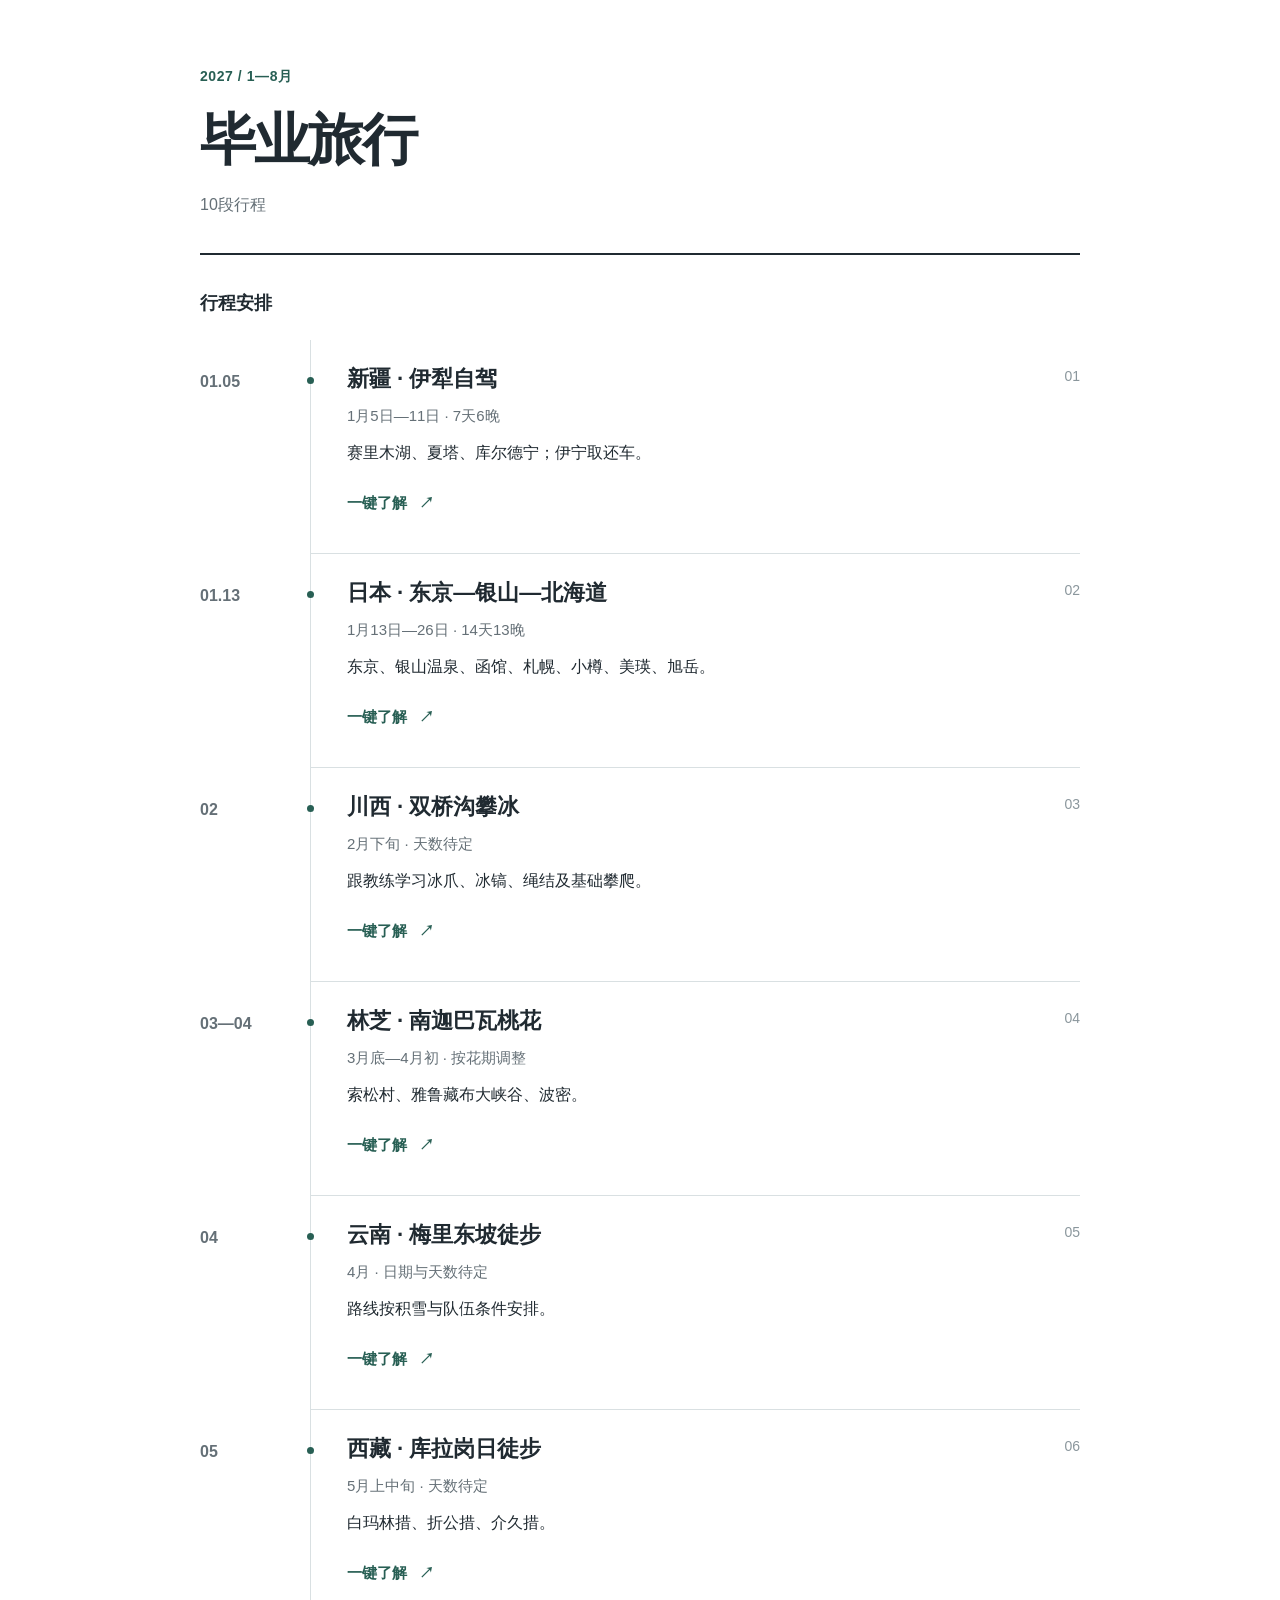
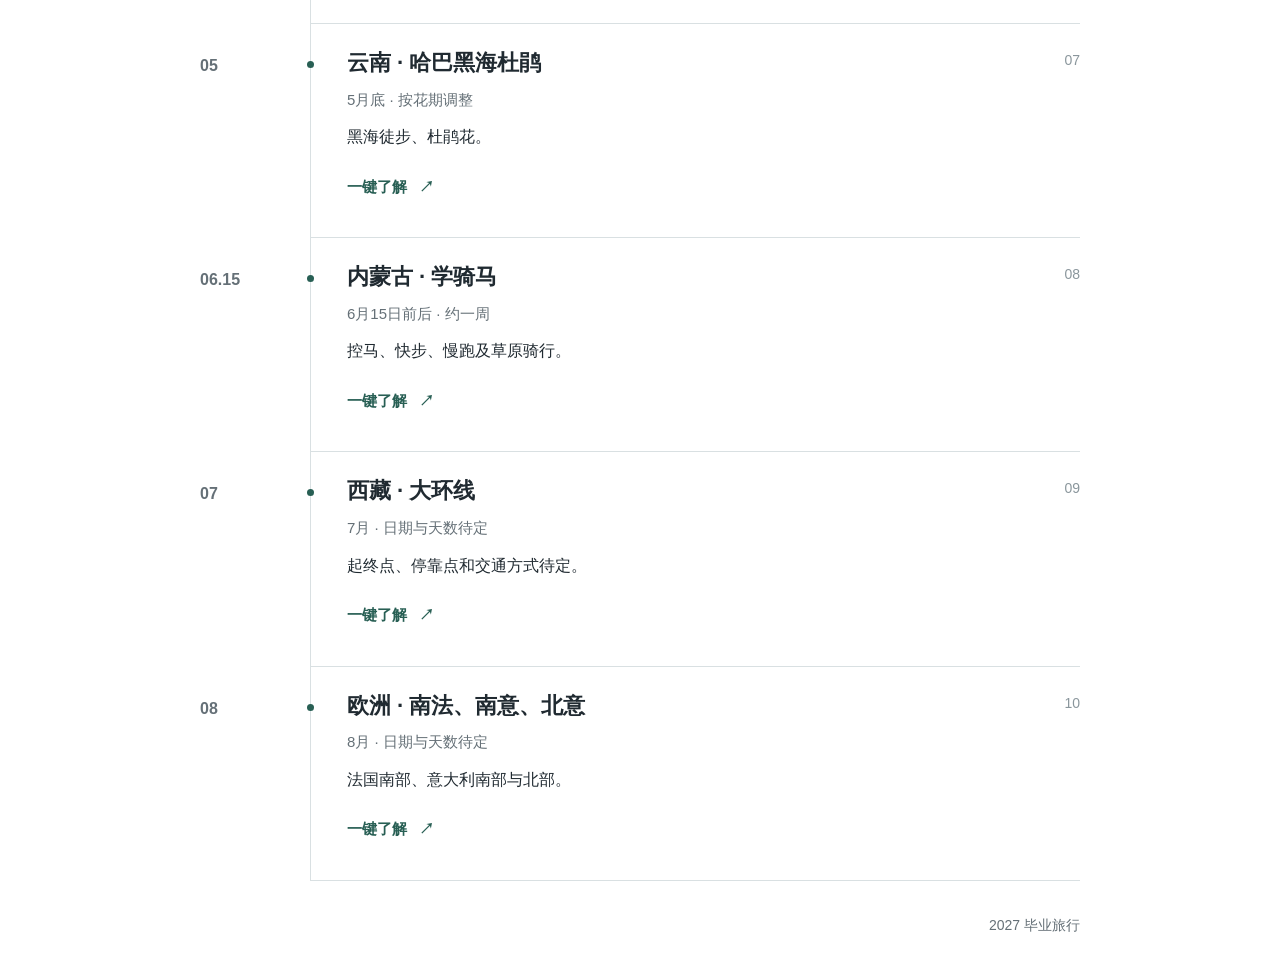
==== index.html @ 0679dc97 "Simplify travel pages and update Ili to January 5-11 self-drive schedule" ====
<!doctype html><html lang="zh-CN"><head><meta charset="utf-8"><meta name="viewport" content="width=device-width,initial-scale=1,viewport-fit=cover"><meta name="theme-color" content="#ffffff"><meta name="description" content="2027年1月至8月毕业旅行安排。新疆、日本及其他旅行的时间和路线。"><title>全部行程｜2027毕业旅行</title><link rel="icon" type="image/svg+xml" href="data:image/svg+xml,%3Csvg xmlns='http://www.w3.org/2000/svg' viewBox='0 0 64 64'%3E%3Crect width='64' height='64' rx='14' fill='%23173d56'/%3E%3Cpath d='M10 46 26 20l9 15 7-10 12 21z' fill='%23f4efe4'/%3E%3Ccircle cx='47' cy='16' r='6' fill='%23eaa190'/%3E%3C/svg%3E"><link rel="stylesheet" href="./style.css?v=20260915-clean"></head><body><main class="home-main" id="top"><header class="home-heading"><p class="year-label">2027 / 1—8月</p><h1>毕业旅行</h1><p class="home-count">10段行程</p></header><section id="route" aria-labelledby="route-title"><h2 id="route-title" class="section-title">行程安排</h2><div class="timeline"><article class="trip-card"><div class="trip-date">01.05</div><div class="trip-body"><span class="trip-index">01</span><h3>新疆 · 伊犁自驾</h3><p class="duration">1月5日—11日 · 7天6晚</p><p class="trip-description">赛里木湖、夏塔、库尔德宁；伊宁取还车。</p><a class="detail-btn" href="./xinjiang.html" target="_blank" rel="noopener" aria-label="一键了解：新疆 · 伊犁自驾（新页面）">一键了解 <span aria-hidden="true">↗</span></a></div></article><article class="trip-card"><div class="trip-date">01.13</div><div class="trip-body"><span class="trip-index">02</span><h3>日本 · 东京—银山—北海道</h3><p class="duration">1月13日—26日 · 14天13晚</p><p class="trip-description">东京、银山温泉、函馆、札幌、小樽、美瑛、旭岳。</p><a class="detail-btn" href="./japan.html" target="_blank" rel="noopener" aria-label="一键了解：日本 · 东京—银山—北海道（新页面）">一键了解 <span aria-hidden="true">↗</span></a></div></article><article class="trip-card"><div class="trip-date">02</div><div class="trip-body"><span class="trip-index">03</span><h3>川西 · 双桥沟攀冰</h3><p class="duration">2月下旬 · 天数待定</p><p class="trip-description">跟教练学习冰爪、冰镐、绳结及基础攀爬。</p><a class="detail-btn" href="./trip-03.html" target="_blank" rel="noopener" aria-label="一键了解：川西 · 双桥沟攀冰（新页面）">一键了解 <span aria-hidden="true">↗</span></a></div></article><article class="trip-card"><div class="trip-date">03—04</div><div class="trip-body"><span class="trip-index">04</span><h3>林芝 · 南迦巴瓦桃花</h3><p class="duration">3月底—4月初 · 按花期调整</p><p class="trip-description">索松村、雅鲁藏布大峡谷、波密。</p><a class="detail-btn" href="./trip-04.html" target="_blank" rel="noopener" aria-label="一键了解：林芝 · 南迦巴瓦桃花（新页面）">一键了解 <span aria-hidden="true">↗</span></a></div></article><article class="trip-card"><div class="trip-date">04</div><div class="trip-body"><span class="trip-index">05</span><h3>云南 · 梅里东坡徒步</h3><p class="duration">4月 · 日期与天数待定</p><p class="trip-description">路线按积雪与队伍条件安排。</p><a class="detail-btn" href="./trip-05.html" target="_blank" rel="noopener" aria-label="一键了解：云南 · 梅里东坡徒步（新页面）">一键了解 <span aria-hidden="true">↗</span></a></div></article><article class="trip-card"><div class="trip-date">05</div><div class="trip-body"><span class="trip-index">06</span><h3>西藏 · 库拉岗日徒步</h3><p class="duration">5月上中旬 · 天数待定</p><p class="trip-description">白玛林措、折公措、介久措。</p><a class="detail-btn" href="./trip-06.html" target="_blank" rel="noopener" aria-label="一键了解：西藏 · 库拉岗日徒步（新页面）">一键了解 <span aria-hidden="true">↗</span></a></div></article><article class="trip-card"><div class="trip-date">05</div><div class="trip-body"><span class="trip-index">07</span><h3>云南 · 哈巴黑海杜鹃</h3><p class="duration">5月底 · 按花期调整</p><p class="trip-description">黑海徒步、杜鹃花。</p><a class="detail-btn" href="./trip-07.html" target="_blank" rel="noopener" aria-label="一键了解：云南 · 哈巴黑海杜鹃（新页面）">一键了解 <span aria-hidden="true">↗</span></a></div></article><article class="trip-card"><div class="trip-date">06.15</div><div class="trip-body"><span class="trip-index">08</span><h3>内蒙古 · 学骑马</h3><p class="duration">6月15日前后 · 约一周</p><p class="trip-description">控马、快步、慢跑及草原骑行。</p><a class="detail-btn" href="./trip-08.html" target="_blank" rel="noopener" aria-label="一键了解：内蒙古 · 学骑马（新页面）">一键了解 <span aria-hidden="true">↗</span></a></div></article><article class="trip-card"><div class="trip-date">07</div><div class="trip-body"><span class="trip-index">09</span><h3>西藏 · 大环线</h3><p class="duration">7月 · 日期与天数待定</p><p class="trip-description">起终点、停靠点和交通方式待定。</p><a class="detail-btn" href="./trip-09.html" target="_blank" rel="noopener" aria-label="一键了解：西藏 · 大环线（新页面）">一键了解 <span aria-hidden="true">↗</span></a></div></article><article class="trip-card"><div class="trip-date">08</div><div class="trip-body"><span class="trip-index">10</span><h3>欧洲 · 南法、南意、北意</h3><p class="duration">8月 · 日期与天数待定</p><p class="trip-description">法国南部、意大利南部与北部。</p><a class="detail-btn" href="./trip-10.html" target="_blank" rel="noopener" aria-label="一键了解：欧洲 · 南法、南意、北意（新页面）">一键了解 <span aria-hidden="true">↗</span></a></div></article></div></section><footer class="home-footer">2027 毕业旅行</footer></main></body></html>
---- style.css ----
:root{--ink:#202a31;--muted:#657077;--line:#d9e0e2;--accent:#285f54;--soft:#f5f7f7}
*{box-sizing:border-box}html{scroll-behavior:smooth;-webkit-text-size-adjust:100%}body{margin:0;background:#fff;color:var(--ink);font:16px/1.75 -apple-system,BlinkMacSystemFont,"Segoe UI","Microsoft YaHei","PingFang SC",sans-serif;overflow-wrap:anywhere}a{color:var(--accent);text-underline-offset:4px}a:focus-visible,summary:focus-visible{outline:2px solid var(--accent);outline-offset:5px}h1,h2,h3,p{margin-top:0}h1,h2,h3{line-height:1.4}a{touch-action:manipulation}.home-main{max-width:960px;margin:auto;padding:64px 40px 24px}.home-heading{border-bottom:2px solid var(--ink);padding-bottom:34px;margin-bottom:36px;position:relative}.year-label,.journey-number{color:var(--accent);font-size:.875rem;font-weight:600;letter-spacing:.04em;margin-bottom:12px}.home-heading h1{font-size:clamp(2.25rem,5vw,3.5rem);letter-spacing:-.035em;font-weight:650;margin-bottom:12px}.home-count{color:var(--muted);margin:0}.section-title{font-size:1.125rem;margin:0 0 24px;font-weight:650}.timeline{margin:0}.trip-card{display:grid;grid-template-columns:110px minmax(0,1fr);position:relative}.trip-date{font-size:1rem;font-weight:650;padding:28px 16px 0 0;color:var(--muted);font-variant-numeric:tabular-nums}.trip-body{position:relative;padding:24px 0 28px 36px;border-left:1px solid var(--line);border-bottom:1px solid var(--line);min-width:0}.trip-body:before{content:"";position:absolute;left:-4px;top:37px;width:7px;height:7px;background:var(--accent);border-radius:50%}.trip-index{float:right;color:#8a969c;font-size:.875rem;margin-left:16px}.trip-body h3{font-size:1.375rem;font-weight:600;margin:0 0 8px}.duration{color:var(--muted);font-size:.9375rem;margin-bottom:10px}.trip-description{margin-bottom:14px}.detail-btn{display:inline-flex;align-items:center;gap:12px;min-height:44px;text-decoration:none;font-size:.9375rem;font-weight:600}.detail-btn:hover{text-decoration:underline}.home-footer{font-size:.875rem;color:var(--muted);padding:32px 0 0;text-align:right}
.page-nav{max-width:960px;margin:auto;padding:16px 40px;display:flex;justify-content:space-between;align-items:center;gap:16px;font-size:.875rem}.page-nav a,.page-footer a{min-height:44px;display:inline-flex;align-items:center;text-decoration:none}.page-nav span{color:var(--muted)}.route-main{max-width:960px;margin:auto;padding:24px 40px 32px}.page-heading{padding-bottom:28px;border-bottom:2px solid var(--ink)}.page-heading h1{font-size:clamp(1.85rem,4vw,2.6rem);font-weight:650;letter-spacing:-.025em;margin-bottom:10px}.page-date{color:var(--muted);margin-bottom:0}.route-overview{padding:26px 0;border-bottom:1px solid var(--line)}.route-overview h2{font-size:1rem;margin-bottom:14px}.overview-stops{display:flex;flex-wrap:wrap;list-style:none;padding:0;margin:0;gap:8px 0;font-size:.9375rem}.overview-stops li{display:flex;align-items:center}.overview-stops li:not(:last-child):after{content:"";width:24px;height:1px;background:#a5b9b2;margin:0 12px;flex-shrink:0}.daily-section{margin-top:32px}.days{border-top:1px solid var(--line)}.day-card{padding:28px 0 30px;border-bottom:1px solid var(--line)}.day-header{display:flex;align-items:center;gap:14px;margin-bottom:24px}.day-number{color:var(--accent);font-size:1rem;font-weight:700;min-width:34px}.day-header h3{font-size:1rem;margin:0;font-weight:600}.day-stops{list-style:none;margin:0 0 0 7px;padding:0}.day-stops>li{position:relative;padding:0 0 22px 26px;min-height:42px}.day-stops>li:last-child{padding-bottom:0}.day-stops>li:before{content:"";position:absolute;top:10px;left:-4px;width:8px;height:8px;border-radius:50%;background:var(--accent);z-index:1}.day-stops>li:not(:last-child):after{content:"";position:absolute;top:14px;bottom:-10px;left:-.5px;width:1px;background:#a5b9b2}.stop-content{display:flex;gap:22px;align-items:baseline}.stop-time{flex:0 0 80px;color:var(--accent);font-size:.9375rem;font-variant-numeric:tabular-nums}.stop-place{min-width:0}.stop-place strong{font-size:1.0625rem;font-weight:600}.stop-place p{margin:3px 0 0;font-size:.9375rem;color:var(--muted)}.transfer{display:block;padding-top:12px;color:var(--muted);font-size:.875rem}.day-story{margin:24px 0 0;color:#46535b}.day-facts{margin:22px 0 0;padding:14px 18px;background:var(--soft);font-size:.9375rem}.day-facts>div{display:grid;grid-template-columns:44px minmax(0,1fr);gap:14px}.day-facts>div+div{margin-top:8px}.day-facts dt{color:var(--muted)}.day-facts dd{margin:0}.time-note{font-size:.875rem;color:var(--muted);margin:24px 0 0}.connection-note{font-size:.9375rem;margin:12px 0 0}.practical-notes{margin-top:24px}.practical-notes details{border-bottom:1px solid var(--line)}.practical-notes summary{padding:14px 0;cursor:pointer;font-size:.9375rem;font-weight:600;min-height:48px}.practical-notes ul{padding-left:20px;margin:0 0 20px;color:#46535b}.practical-notes li{margin:10px 0}.page-footer{padding-top:24px;margin-top:28px;border-top:1px solid var(--line);font-size:.9375rem}.empty-plan{min-height:35vh;padding-top:32px}.empty-plan p{color:var(--muted)}
@media(max-width:600px){.home-main{padding:32px 20px 20px}.home-heading{padding-bottom:24px;margin-bottom:28px}.home-heading h1{font-size:2.5rem}.trip-card{grid-template-columns:1fr}.trip-date{font-size:.875rem;padding:22px 0 8px 22px;border-left:1px solid var(--line)}.trip-body{padding:0 0 24px 22px}.trip-body:before{top:11px}.trip-body h3{font-size:1.25rem}.trip-index{font-size:.875rem}.trip-description{font-size:.9375rem}.duration{font-size:.875rem}.page-nav{padding:10px 20px}.page-nav span{font-size:.875rem}.route-main{padding:18px 20px 24px}.page-heading h1{font-size:1.9rem}.page-heading{padding-bottom:24px}.page-date{font-size:.9375rem}.daily-section{margin-top:28px}.day-card{padding:24px 0}.day-stops>li{padding-left:20px}.stop-content{gap:12px}.stop-time{flex-basis:60px;font-size:.875rem}.stop-place strong{font-size:1rem}.stop-place p{font-size:1rem}.day-facts{padding:12px}.day-facts>div{gap:8px}.day-story{font-size:.9375rem}.home-footer{text-align:left}}
@media(prefers-reduced-motion:reduce){html{scroll-behavior:auto}}
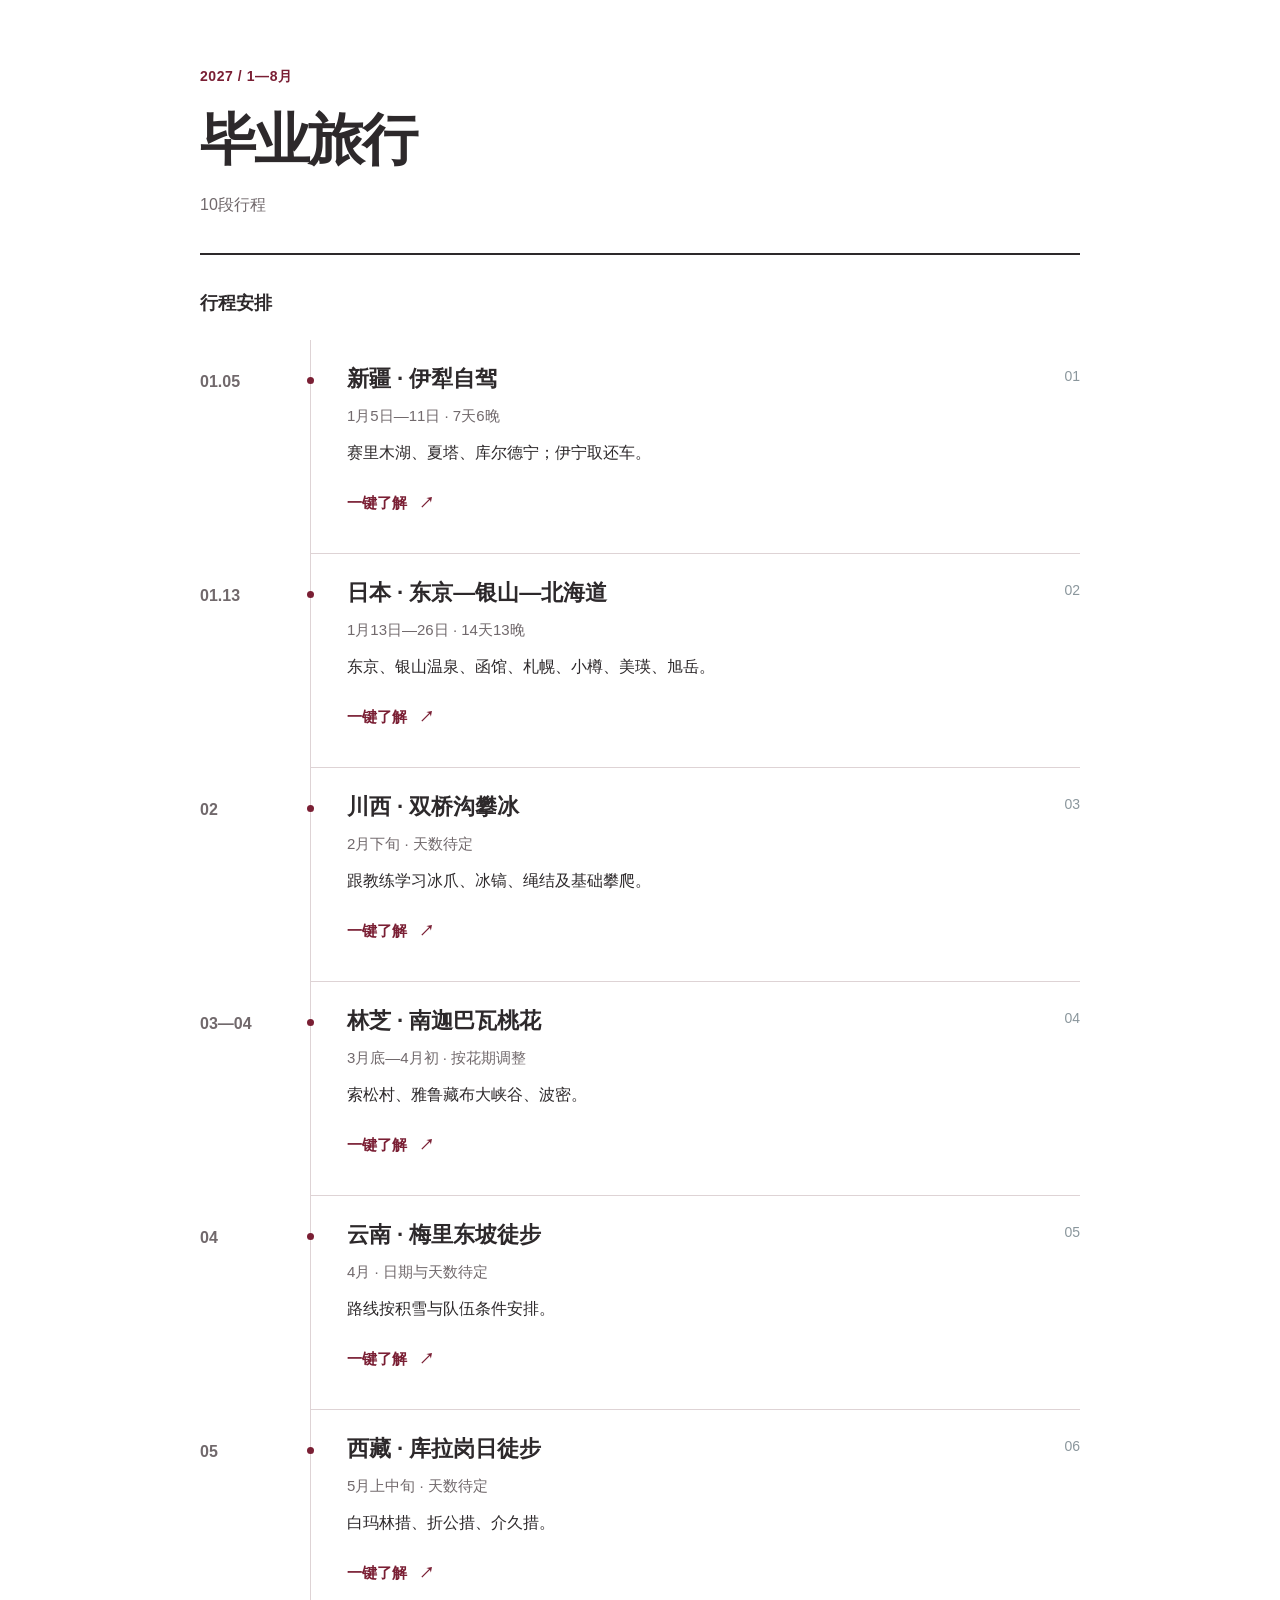
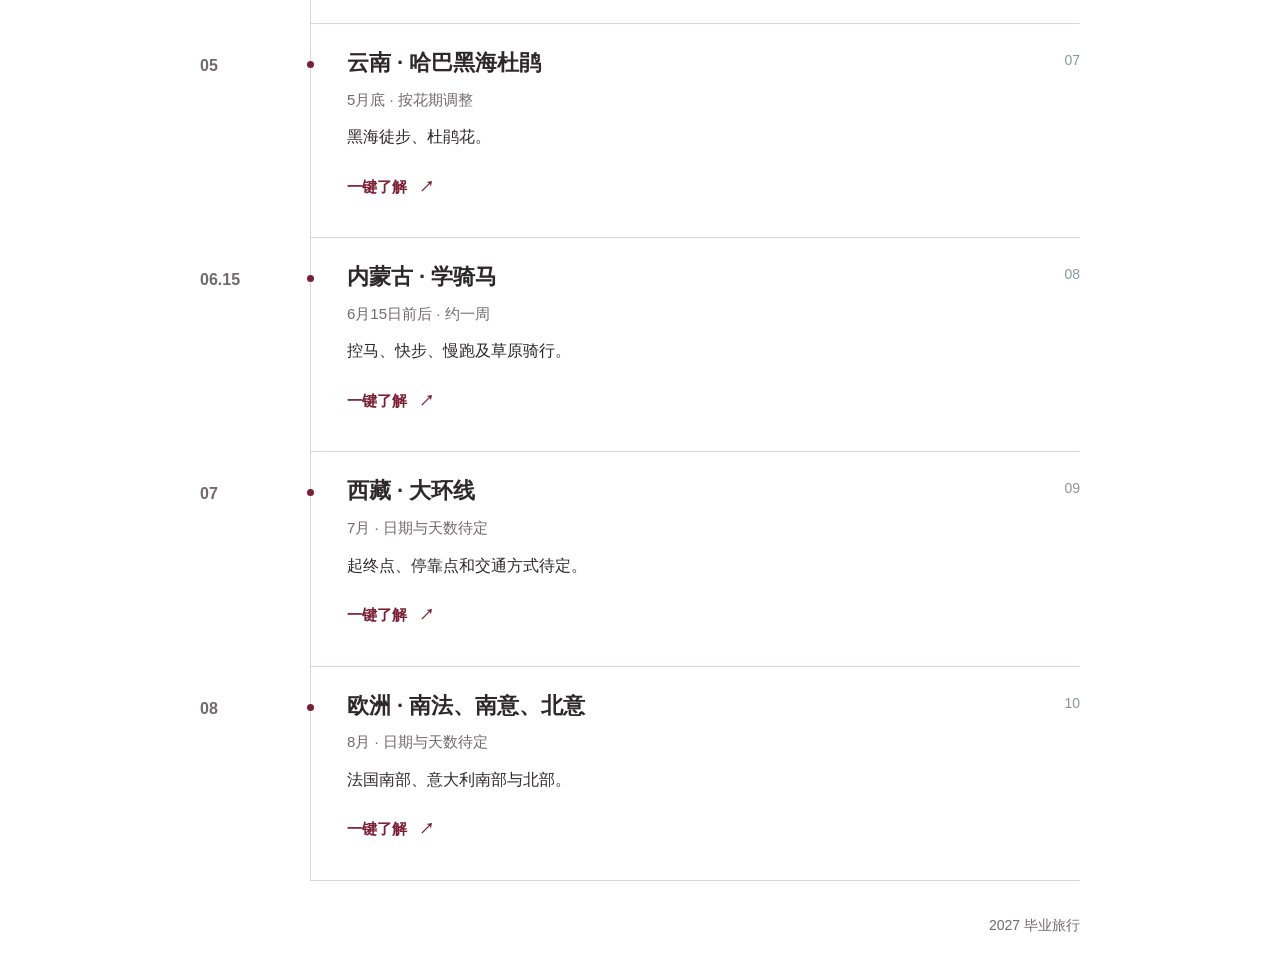
==== commit 0c93a008: "Unify site colors with Bordeaux red" ====
--- a/index.html
+++ b/index.html
@@ -1 +1 @@
-<!doctype html><html lang="zh-CN"><head><meta charset="utf-8"><meta name="viewport" content="width=device-width,initial-scale=1,viewport-fit=cover"><meta name="theme-color" content="#ffffff"><meta name="description" content="2027年1月至8月毕业旅行安排。新疆、日本及其他旅行的时间和路线。"><title>全部行程｜2027毕业旅行</title><link rel="icon" type="image/svg+xml" href="data:image/svg+xml,%3Csvg xmlns='http://www.w3.org/2000/svg' viewBox='0 0 64 64'%3E%3Crect width='64' height='64' rx='14' fill='%23173d56'/%3E%3Cpath d='M10 46 26 20l9 15 7-10 12 21z' fill='%23f4efe4'/%3E%3Ccircle cx='47' cy='16' r='6' fill='%23eaa190'/%3E%3C/svg%3E"><link rel="stylesheet" href="./style.css?v=20260915-clean"></head><body><main class="home-main" id="top"><header class="home-heading"><p class="year-label">2027 / 1—8月</p><h1>毕业旅行</h1><p class="home-count">10段行程</p></header><section id="route" aria-labelledby="route-title"><h2 id="route-title" class="section-title">行程安排</h2><div class="timeline"><article class="trip-card"><div class="trip-date">01.05</div><div class="trip-body"><span class="trip-index">01</span><h3>新疆 · 伊犁自驾</h3><p class="duration">1月5日—11日 · 7天6晚</p><p class="trip-description">赛里木湖、夏塔、库尔德宁；伊宁取还车。</p><a class="detail-btn" href="./xinjiang.html" target="_blank" rel="noopener" aria-label="一键了解：新疆 · 伊犁自驾（新页面）">一键了解 <span aria-hidden="true">↗</span></a></div></article><article class="trip-card"><div class="trip-date">01.13</div><div class="trip-body"><span class="trip-index">02</span><h3>日本 · 东京—银山—北海道</h3><p class="duration">1月13日—26日 · 14天13晚</p><p class="trip-description">东京、银山温泉、函馆、札幌、小樽、美瑛、旭岳。</p><a class="detail-btn" href="./japan.html" target="_blank" rel="noopener" aria-label="一键了解：日本 · 东京—银山—北海道（新页面）">一键了解 <span aria-hidden="true">↗</span></a></div></article><article class="trip-card"><div class="trip-date">02</div><div class="trip-body"><span class="trip-index">03</span><h3>川西 · 双桥沟攀冰</h3><p class="duration">2月下旬 · 天数待定</p><p class="trip-description">跟教练学习冰爪、冰镐、绳结及基础攀爬。</p><a class="detail-btn" href="./trip-03.html" target="_blank" rel="noopener" aria-label="一键了解：川西 · 双桥沟攀冰（新页面）">一键了解 <span aria-hidden="true">↗</span></a></div></article><article class="trip-card"><div class="trip-date">03—04</div><div class="trip-body"><span class="trip-index">04</span><h3>林芝 · 南迦巴瓦桃花</h3><p class="duration">3月底—4月初 · 按花期调整</p><p class="trip-description">索松村、雅鲁藏布大峡谷、波密。</p><a class="detail-btn" href="./trip-04.html" target="_blank" rel="noopener" aria-label="一键了解：林芝 · 南迦巴瓦桃花（新页面）">一键了解 <span aria-hidden="true">↗</span></a></div></article><article class="trip-card"><div class="trip-date">04</div><div class="trip-body"><span class="trip-index">05</span><h3>云南 · 梅里东坡徒步</h3><p class="duration">4月 · 日期与天数待定</p><p class="trip-description">路线按积雪与队伍条件安排。</p><a class="detail-btn" href="./trip-05.html" target="_blank" rel="noopener" aria-label="一键了解：云南 · 梅里东坡徒步（新页面）">一键了解 <span aria-hidden="true">↗</span></a></div></article><article class="trip-card"><div class="trip-date">05</div><div class="trip-body"><span class="trip-index">06</span><h3>西藏 · 库拉岗日徒步</h3><p class="duration">5月上中旬 · 天数待定</p><p class="trip-description">白玛林措、折公措、介久措。</p><a class="detail-btn" href="./trip-06.html" target="_blank" rel="noopener" aria-label="一键了解：西藏 · 库拉岗日徒步（新页面）">一键了解 <span aria-hidden="true">↗</span></a></div></article><article class="trip-card"><div class="trip-date">05</div><div class="trip-body"><span class="trip-index">07</span><h3>云南 · 哈巴黑海杜鹃</h3><p class="duration">5月底 · 按花期调整</p><p class="trip-description">黑海徒步、杜鹃花。</p><a class="detail-btn" href="./trip-07.html" target="_blank" rel="noopener" aria-label="一键了解：云南 · 哈巴黑海杜鹃（新页面）">一键了解 <span aria-hidden="true">↗</span></a></div></article><article class="trip-card"><div class="trip-date">06.15</div><div class="trip-body"><span class="trip-index">08</span><h3>内蒙古 · 学骑马</h3><p class="duration">6月15日前后 · 约一周</p><p class="trip-description">控马、快步、慢跑及草原骑行。</p><a class="detail-btn" href="./trip-08.html" target="_blank" rel="noopener" aria-label="一键了解：内蒙古 · 学骑马（新页面）">一键了解 <span aria-hidden="true">↗</span></a></div></article><article class="trip-card"><div class="trip-date">07</div><div class="trip-body"><span class="trip-index">09</span><h3>西藏 · 大环线</h3><p class="duration">7月 · 日期与天数待定</p><p class="trip-description">起终点、停靠点和交通方式待定。</p><a class="detail-btn" href="./trip-09.html" target="_blank" rel="noopener" aria-label="一键了解：西藏 · 大环线（新页面）">一键了解 <span aria-hidden="true">↗</span></a></div></article><article class="trip-card"><div class="trip-date">08</div><div class="trip-body"><span class="trip-index">10</span><h3>欧洲 · 南法、南意、北意</h3><p class="duration">8月 · 日期与天数待定</p><p class="trip-description">法国南部、意大利南部与北部。</p><a class="detail-btn" href="./trip-10.html" target="_blank" rel="noopener" aria-label="一键了解：欧洲 · 南法、南意、北意（新页面）">一键了解 <span aria-hidden="true">↗</span></a></div></article></div></section><footer class="home-footer">2027 毕业旅行</footer></main></body></html>+<!doctype html><html lang="zh-CN"><head><meta charset="utf-8"><meta name="viewport" content="width=device-width,initial-scale=1,viewport-fit=cover"><meta name="theme-color" content="#fffdf8"><meta name="description" content="2027年1月至8月毕业旅行安排。新疆、日本及其他旅行的时间和路线。"><title>全部行程｜2027毕业旅行</title><link rel="icon" type="image/svg+xml" href="data:image/svg+xml,%3Csvg xmlns='http://www.w3.org/2000/svg' viewBox='0 0 64 64'%3E%3Crect width='64' height='64' rx='14' fill='%237a1f34'/%3E%3Cpath d='M10 46 26 20l9 15 7-10 12 21z' fill='%23fffdf8'/%3E%3C/svg%3E"><link rel="stylesheet" href="./style.css?v=20260922-bordeaux"></head><body><main class="home-main" id="top"><header class="home-heading"><p class="year-label">2027 / 1—8月</p><h1>毕业旅行</h1><p class="home-count">10段行程</p></header><section id="route" aria-labelledby="route-title"><h2 id="route-title" class="section-title">行程安排</h2><div class="timeline"><article class="trip-card"><div class="trip-date">01.05</div><div class="trip-body"><span class="trip-index">01</span><h3>新疆 · 伊犁自驾</h3><p class="duration">1月5日—11日 · 7天6晚</p><p class="trip-description">赛里木湖、夏塔、库尔德宁；伊宁取还车。</p><a class="detail-btn" href="./xinjiang.html" target="_blank" rel="noopener" aria-label="一键了解：新疆 · 伊犁自驾（新页面）">一键了解 <span aria-hidden="true">↗</span></a></div></article><article class="trip-card"><div class="trip-date">01.13</div><div class="trip-body"><span class="trip-index">02</span><h3>日本 · 东京—银山—北海道</h3><p class="duration">1月13日—26日 · 14天13晚</p><p class="trip-description">东京、银山温泉、函馆、札幌、小樽、美瑛、旭岳。</p><a class="detail-btn" href="./japan.html" target="_blank" rel="noopener" aria-label="一键了解：日本 · 东京—银山—北海道（新页面）">一键了解 <span aria-hidden="true">↗</span></a></div></article><article class="trip-card"><div class="trip-date">02</div><div class="trip-body"><span class="trip-index">03</span><h3>川西 · 双桥沟攀冰</h3><p class="duration">2月下旬 · 天数待定</p><p class="trip-description">跟教练学习冰爪、冰镐、绳结及基础攀爬。</p><a class="detail-btn" href="./trip-03.html" target="_blank" rel="noopener" aria-label="一键了解：川西 · 双桥沟攀冰（新页面）">一键了解 <span aria-hidden="true">↗</span></a></div></article><article class="trip-card"><div class="trip-date">03—04</div><div class="trip-body"><span class="trip-index">04</span><h3>林芝 · 南迦巴瓦桃花</h3><p class="duration">3月底—4月初 · 按花期调整</p><p class="trip-description">索松村、雅鲁藏布大峡谷、波密。</p><a class="detail-btn" href="./trip-04.html" target="_blank" rel="noopener" aria-label="一键了解：林芝 · 南迦巴瓦桃花（新页面）">一键了解 <span aria-hidden="true">↗</span></a></div></article><article class="trip-card"><div class="trip-date">04</div><div class="trip-body"><span class="trip-index">05</span><h3>云南 · 梅里东坡徒步</h3><p class="duration">4月 · 日期与天数待定</p><p class="trip-description">路线按积雪与队伍条件安排。</p><a class="detail-btn" href="./trip-05.html" target="_blank" rel="noopener" aria-label="一键了解：云南 · 梅里东坡徒步（新页面）">一键了解 <span aria-hidden="true">↗</span></a></div></article><article class="trip-card"><div class="trip-date">05</div><div class="trip-body"><span class="trip-index">06</span><h3>西藏 · 库拉岗日徒步</h3><p class="duration">5月上中旬 · 天数待定</p><p class="trip-description">白玛林措、折公措、介久措。</p><a class="detail-btn" href="./trip-06.html" target="_blank" rel="noopener" aria-label="一键了解：西藏 · 库拉岗日徒步（新页面）">一键了解 <span aria-hidden="true">↗</span></a></div></article><article class="trip-card"><div class="trip-date">05</div><div class="trip-body"><span class="trip-index">07</span><h3>云南 · 哈巴黑海杜鹃</h3><p class="duration">5月底 · 按花期调整</p><p class="trip-description">黑海徒步、杜鹃花。</p><a class="detail-btn" href="./trip-07.html" target="_blank" rel="noopener" aria-label="一键了解：云南 · 哈巴黑海杜鹃（新页面）">一键了解 <span aria-hidden="true">↗</span></a></div></article><article class="trip-card"><div class="trip-date">06.15</div><div class="trip-body"><span class="trip-index">08</span><h3>内蒙古 · 学骑马</h3><p class="duration">6月15日前后 · 约一周</p><p class="trip-description">控马、快步、慢跑及草原骑行。</p><a class="detail-btn" href="./trip-08.html" target="_blank" rel="noopener" aria-label="一键了解：内蒙古 · 学骑马（新页面）">一键了解 <span aria-hidden="true">↗</span></a></div></article><article class="trip-card"><div class="trip-date">07</div><div class="trip-body"><span class="trip-index">09</span><h3>西藏 · 大环线</h3><p class="duration">7月 · 日期与天数待定</p><p class="trip-description">起终点、停靠点和交通方式待定。</p><a class="detail-btn" href="./trip-09.html" target="_blank" rel="noopener" aria-label="一键了解：西藏 · 大环线（新页面）">一键了解 <span aria-hidden="true">↗</span></a></div></article><article class="trip-card"><div class="trip-date">08</div><div class="trip-body"><span class="trip-index">10</span><h3>欧洲 · 南法、南意、北意</h3><p class="duration">8月 · 日期与天数待定</p><p class="trip-description">法国南部、意大利南部与北部。</p><a class="detail-btn" href="./trip-10.html" target="_blank" rel="noopener" aria-label="一键了解：欧洲 · 南法、南意、北意（新页面）">一键了解 <span aria-hidden="true">↗</span></a></div></article></div></section><footer class="home-footer">2027 毕业旅行</footer></main></body></html>
--- a/style.css
+++ b/style.css
@@ -1,5 +1,5 @@
-:root{--ink:#202a31;--muted:#657077;--line:#d9e0e2;--accent:#285f54;--soft:#f5f7f7}
-*{box-sizing:border-box}html{scroll-behavior:smooth;-webkit-text-size-adjust:100%}body{margin:0;background:#fff;color:var(--ink);font:16px/1.75 -apple-system,BlinkMacSystemFont,"Segoe UI","Microsoft YaHei","PingFang SC",sans-serif;overflow-wrap:anywhere}a{color:var(--accent);text-underline-offset:4px}a:focus-visible,summary:focus-visible{outline:2px solid var(--accent);outline-offset:5px}h1,h2,h3,p{margin-top:0}h1,h2,h3{line-height:1.4}a{touch-action:manipulation}.home-main{max-width:960px;margin:auto;padding:64px 40px 24px}.home-heading{border-bottom:2px solid var(--ink);padding-bottom:34px;margin-bottom:36px;position:relative}.year-label,.journey-number{color:var(--accent);font-size:.875rem;font-weight:600;letter-spacing:.04em;margin-bottom:12px}.home-heading h1{font-size:clamp(2.25rem,5vw,3.5rem);letter-spacing:-.035em;font-weight:650;margin-bottom:12px}.home-count{color:var(--muted);margin:0}.section-title{font-size:1.125rem;margin:0 0 24px;font-weight:650}.timeline{margin:0}.trip-card{display:grid;grid-template-columns:110px minmax(0,1fr);position:relative}.trip-date{font-size:1rem;font-weight:650;padding:28px 16px 0 0;color:var(--muted);font-variant-numeric:tabular-nums}.trip-body{position:relative;padding:24px 0 28px 36px;border-left:1px solid var(--line);border-bottom:1px solid var(--line);min-width:0}.trip-body:before{content:"";position:absolute;left:-4px;top:37px;width:7px;height:7px;background:var(--accent);border-radius:50%}.trip-index{float:right;color:#8a969c;font-size:.875rem;margin-left:16px}.trip-body h3{font-size:1.375rem;font-weight:600;margin:0 0 8px}.duration{color:var(--muted);font-size:.9375rem;margin-bottom:10px}.trip-description{margin-bottom:14px}.detail-btn{display:inline-flex;align-items:center;gap:12px;min-height:44px;text-decoration:none;font-size:.9375rem;font-weight:600}.detail-btn:hover{text-decoration:underline}.home-footer{font-size:.875rem;color:var(--muted);padding:32px 0 0;text-align:right}
-.page-nav{max-width:960px;margin:auto;padding:16px 40px;display:flex;justify-content:space-between;align-items:center;gap:16px;font-size:.875rem}.page-nav a,.page-footer a{min-height:44px;display:inline-flex;align-items:center;text-decoration:none}.page-nav span{color:var(--muted)}.route-main{max-width:960px;margin:auto;padding:24px 40px 32px}.page-heading{padding-bottom:28px;border-bottom:2px solid var(--ink)}.page-heading h1{font-size:clamp(1.85rem,4vw,2.6rem);font-weight:650;letter-spacing:-.025em;margin-bottom:10px}.page-date{color:var(--muted);margin-bottom:0}.route-overview{padding:26px 0;border-bottom:1px solid var(--line)}.route-overview h2{font-size:1rem;margin-bottom:14px}.overview-stops{display:flex;flex-wrap:wrap;list-style:none;padding:0;margin:0;gap:8px 0;font-size:.9375rem}.overview-stops li{display:flex;align-items:center}.overview-stops li:not(:last-child):after{content:"";width:24px;height:1px;background:#a5b9b2;margin:0 12px;flex-shrink:0}.daily-section{margin-top:32px}.days{border-top:1px solid var(--line)}.day-card{padding:28px 0 30px;border-bottom:1px solid var(--line)}.day-header{display:flex;align-items:center;gap:14px;margin-bottom:24px}.day-number{color:var(--accent);font-size:1rem;font-weight:700;min-width:34px}.day-header h3{font-size:1rem;margin:0;font-weight:600}.day-stops{list-style:none;margin:0 0 0 7px;padding:0}.day-stops>li{position:relative;padding:0 0 22px 26px;min-height:42px}.day-stops>li:last-child{padding-bottom:0}.day-stops>li:before{content:"";position:absolute;top:10px;left:-4px;width:8px;height:8px;border-radius:50%;background:var(--accent);z-index:1}.day-stops>li:not(:last-child):after{content:"";position:absolute;top:14px;bottom:-10px;left:-.5px;width:1px;background:#a5b9b2}.stop-content{display:flex;gap:22px;align-items:baseline}.stop-time{flex:0 0 80px;color:var(--accent);font-size:.9375rem;font-variant-numeric:tabular-nums}.stop-place{min-width:0}.stop-place strong{font-size:1.0625rem;font-weight:600}.stop-place p{margin:3px 0 0;font-size:.9375rem;color:var(--muted)}.transfer{display:block;padding-top:12px;color:var(--muted);font-size:.875rem}.day-story{margin:24px 0 0;color:#46535b}.day-facts{margin:22px 0 0;padding:14px 18px;background:var(--soft);font-size:.9375rem}.day-facts>div{display:grid;grid-template-columns:44px minmax(0,1fr);gap:14px}.day-facts>div+div{margin-top:8px}.day-facts dt{color:var(--muted)}.day-facts dd{margin:0}.time-note{font-size:.875rem;color:var(--muted);margin:24px 0 0}.connection-note{font-size:.9375rem;margin:12px 0 0}.practical-notes{margin-top:24px}.practical-notes details{border-bottom:1px solid var(--line)}.practical-notes summary{padding:14px 0;cursor:pointer;font-size:.9375rem;font-weight:600;min-height:48px}.practical-notes ul{padding-left:20px;margin:0 0 20px;color:#46535b}.practical-notes li{margin:10px 0}.page-footer{padding-top:24px;margin-top:28px;border-top:1px solid var(--line);font-size:.9375rem}.empty-plan{min-height:35vh;padding-top:32px}.empty-plan p{color:var(--muted)}
-@media(max-width:600px){.home-main{padding:32px 20px 20px}.home-heading{padding-bottom:24px;margin-bottom:28px}.home-heading h1{font-size:2.5rem}.trip-card{grid-template-columns:1fr}.trip-date{font-size:.875rem;padding:22px 0 8px 22px;border-left:1px solid var(--line)}.trip-body{padding:0 0 24px 22px}.trip-body:before{top:11px}.trip-body h3{font-size:1.25rem}.trip-index{font-size:.875rem}.trip-description{font-size:.9375rem}.duration{font-size:.875rem}.page-nav{padding:10px 20px}.page-nav span{font-size:.875rem}.route-main{padding:18px 20px 24px}.page-heading h1{font-size:1.9rem}.page-heading{padding-bottom:24px}.page-date{font-size:.9375rem}.daily-section{margin-top:28px}.day-card{padding:24px 0}.day-stops>li{padding-left:20px}.stop-content{gap:12px}.stop-time{flex-basis:60px;font-size:.875rem}.stop-place strong{font-size:1rem}.stop-place p{font-size:1rem}.day-facts{padding:12px}.day-facts>div{gap:8px}.day-story{font-size:.9375rem}.home-footer{text-align:left}}
-@media(prefers-reduced-motion:reduce){html{scroll-behavior:auto}}
+:root{--ink:#2d292b;--muted:#71696c;--line:#ded3d5;--accent:#7a1f34;--soft:#faf5f2}
+*{box-sizing:border-box}html{scroll-behavior:smooth;-webkit-text-size-adjust:100%}body{margin:0;background:#fff;color:var(--ink);font:16px/1.75 -apple-system,BlinkMacSystemFont,"Segoe UI","Microsoft YaHei","PingFang SC",sans-serif;overflow-wrap:anywhere}a{color:var(--accent);text-underline-offset:4px}a:focus-visible,summary:focus-visible{outline:2px solid var(--accent);outline-offset:5px}h1,h2,h3,p{margin-top:0}h1,h2,h3{line-height:1.4}a{touch-action:manipulation}.home-main{max-width:960px;margin:auto;padding:64px 40px 24px}.home-heading{border-bottom:2px solid var(--ink);padding-bottom:34px;margin-bottom:36px;position:relative}.year-label,.journey-number{color:var(--accent);font-size:.875rem;font-weight:600;letter-spacing:.04em;margin-bottom:12px}.home-heading h1{font-size:clamp(2.25rem,5vw,3.5rem);letter-spacing:-.035em;font-weight:650;margin-bottom:12px}.home-count{color:var(--muted);margin:0}.section-title{font-size:1.125rem;margin:0 0 24px;font-weight:650}.timeline{margin:0}.trip-card{display:grid;grid-template-columns:110px minmax(0,1fr);position:relative}.trip-date{font-size:1rem;font-weight:650;padding:28px 16px 0 0;color:var(--muted);font-variant-numeric:tabular-nums}.trip-body{position:relative;padding:24px 0 28px 36px;border-left:1px solid var(--line);border-bottom:1px solid var(--line);min-width:0}.trip-body:before{content:"";position:absolute;left:-4px;top:37px;width:7px;height:7px;background:var(--accent);border-radius:50%}.trip-index{float:right;color:#8a969c;font-size:.875rem;margin-left:16px}.trip-body h3{font-size:1.375rem;font-weight:600;margin:0 0 8px}.duration{color:var(--muted);font-size:.9375rem;margin-bottom:10px}.trip-description{margin-bottom:14px}.detail-btn{display:inline-flex;align-items:center;gap:12px;min-height:44px;text-decoration:none;font-size:.9375rem;font-weight:600}.detail-btn:hover{text-decoration:underline}.home-footer{font-size:.875rem;color:var(--muted);padding:32px 0 0;text-align:right}
+.page-nav{max-width:960px;margin:auto;padding:16px 40px;display:flex;justify-content:space-between;align-items:center;gap:16px;font-size:.875rem}.page-nav a,.page-footer a{min-height:44px;display:inline-flex;align-items:center;text-decoration:none}.page-nav span{color:var(--muted)}.route-main{max-width:960px;margin:auto;padding:24px 40px 32px}.page-heading{padding-bottom:28px;border-bottom:2px solid var(--ink)}.page-heading h1{font-size:clamp(1.85rem,4vw,2.6rem);font-weight:650;letter-spacing:-.025em;margin-bottom:10px}.page-date{color:var(--muted);margin-bottom:0}.route-overview{padding:26px 0;border-bottom:1px solid var(--line)}.route-overview h2{font-size:1rem;margin-bottom:14px}.overview-stops{display:flex;flex-wrap:wrap;list-style:none;padding:0;margin:0;gap:8px 0;font-size:.9375rem}.overview-stops li{display:flex;align-items:center}.overview-stops li:not(:last-child):after{content:"";width:24px;height:1px;background:#a5b9b2;margin:0 12px;flex-shrink:0}.daily-section{margin-top:32px}.days{border-top:1px solid var(--line)}.day-card{padding:28px 0 30px;border-bottom:1px solid var(--line)}.day-header{display:flex;align-items:center;gap:14px;margin-bottom:24px}.day-number{color:var(--accent);font-size:1rem;font-weight:700;min-width:34px}.day-header h3{font-size:1rem;margin:0;font-weight:600}.day-stops{list-style:none;margin:0 0 0 7px;padding:0}.day-stops>li{position:relative;padding:0 0 22px 26px;min-height:42px}.day-stops>li:last-child{padding-bottom:0}.day-stops>li:before{content:"";position:absolute;top:10px;left:-4px;width:8px;height:8px;border-radius:50%;background:var(--accent);z-index:1}.day-stops>li:not(:last-child):after{content:"";position:absolute;top:14px;bottom:-10px;left:-.5px;width:1px;background:#a5b9b2}.stop-content{display:flex;gap:22px;align-items:baseline}.stop-time{flex:0 0 80px;color:var(--accent);font-size:.9375rem;font-variant-numeric:tabular-nums}.stop-place{min-width:0}.stop-place strong{font-size:1.0625rem;font-weight:600}.stop-place p{margin:3px 0 0;font-size:.9375rem;color:var(--muted)}.transfer{display:block;padding-top:12px;color:var(--muted);font-size:.875rem}.day-story{margin:24px 0 0;color:#46535b}.day-facts{margin:22px 0 0;padding:14px 18px;background:var(--soft);font-size:.9375rem}.day-facts>div{display:grid;grid-template-columns:44px minmax(0,1fr);gap:14px}.day-facts>div+div{margin-top:8px}.day-facts dt{color:var(--muted)}.day-facts dd{margin:0}.time-note{font-size:.875rem;color:var(--muted);margin:24px 0 0}.connection-note{font-size:.9375rem;margin:12px 0 0}.practical-notes{margin-top:24px}.practical-notes details{border-bottom:1px solid var(--line)}.practical-notes summary{padding:14px 0;cursor:pointer;font-size:.9375rem;font-weight:600;min-height:48px}.practical-notes ul{padding-left:20px;margin:0 0 20px;color:#46535b}.practical-notes li{margin:10px 0}.page-footer{padding-top:24px;margin-top:28px;border-top:1px solid var(--line);font-size:.9375rem}.empty-plan{min-height:35vh;padding-top:32px}.empty-plan p{color:var(--muted)}
+@media(max-width:600px){.home-main{padding:32px 20px 20px}.home-heading{padding-bottom:24px;margin-bottom:28px}.home-heading h1{font-size:2.5rem}.trip-card{grid-template-columns:1fr}.trip-date{font-size:.875rem;padding:22px 0 8px 22px;border-left:1px solid var(--line)}.trip-body{padding:0 0 24px 22px}.trip-body:before{top:11px}.trip-body h3{font-size:1.25rem}.trip-index{font-size:.875rem}.trip-description{font-size:.9375rem}.duration{font-size:.875rem}.page-nav{padding:10px 20px}.page-nav span{font-size:.875rem}.route-main{padding:18px 20px 24px}.page-heading h1{font-size:1.9rem}.page-heading{padding-bottom:24px}.page-date{font-size:.9375rem}.daily-section{margin-top:28px}.day-card{padding:24px 0}.day-stops>li{padding-left:20px}.stop-content{gap:12px}.stop-time{flex-basis:60px;font-size:.875rem}.stop-place strong{font-size:1rem}.stop-place p{font-size:1rem}.day-facts{padding:12px}.day-facts>div{gap:8px}.day-story{font-size:.9375rem}.home-footer{text-align:left}}
+@media(prefers-reduced-motion:reduce){html{scroll-behavior:auto}}
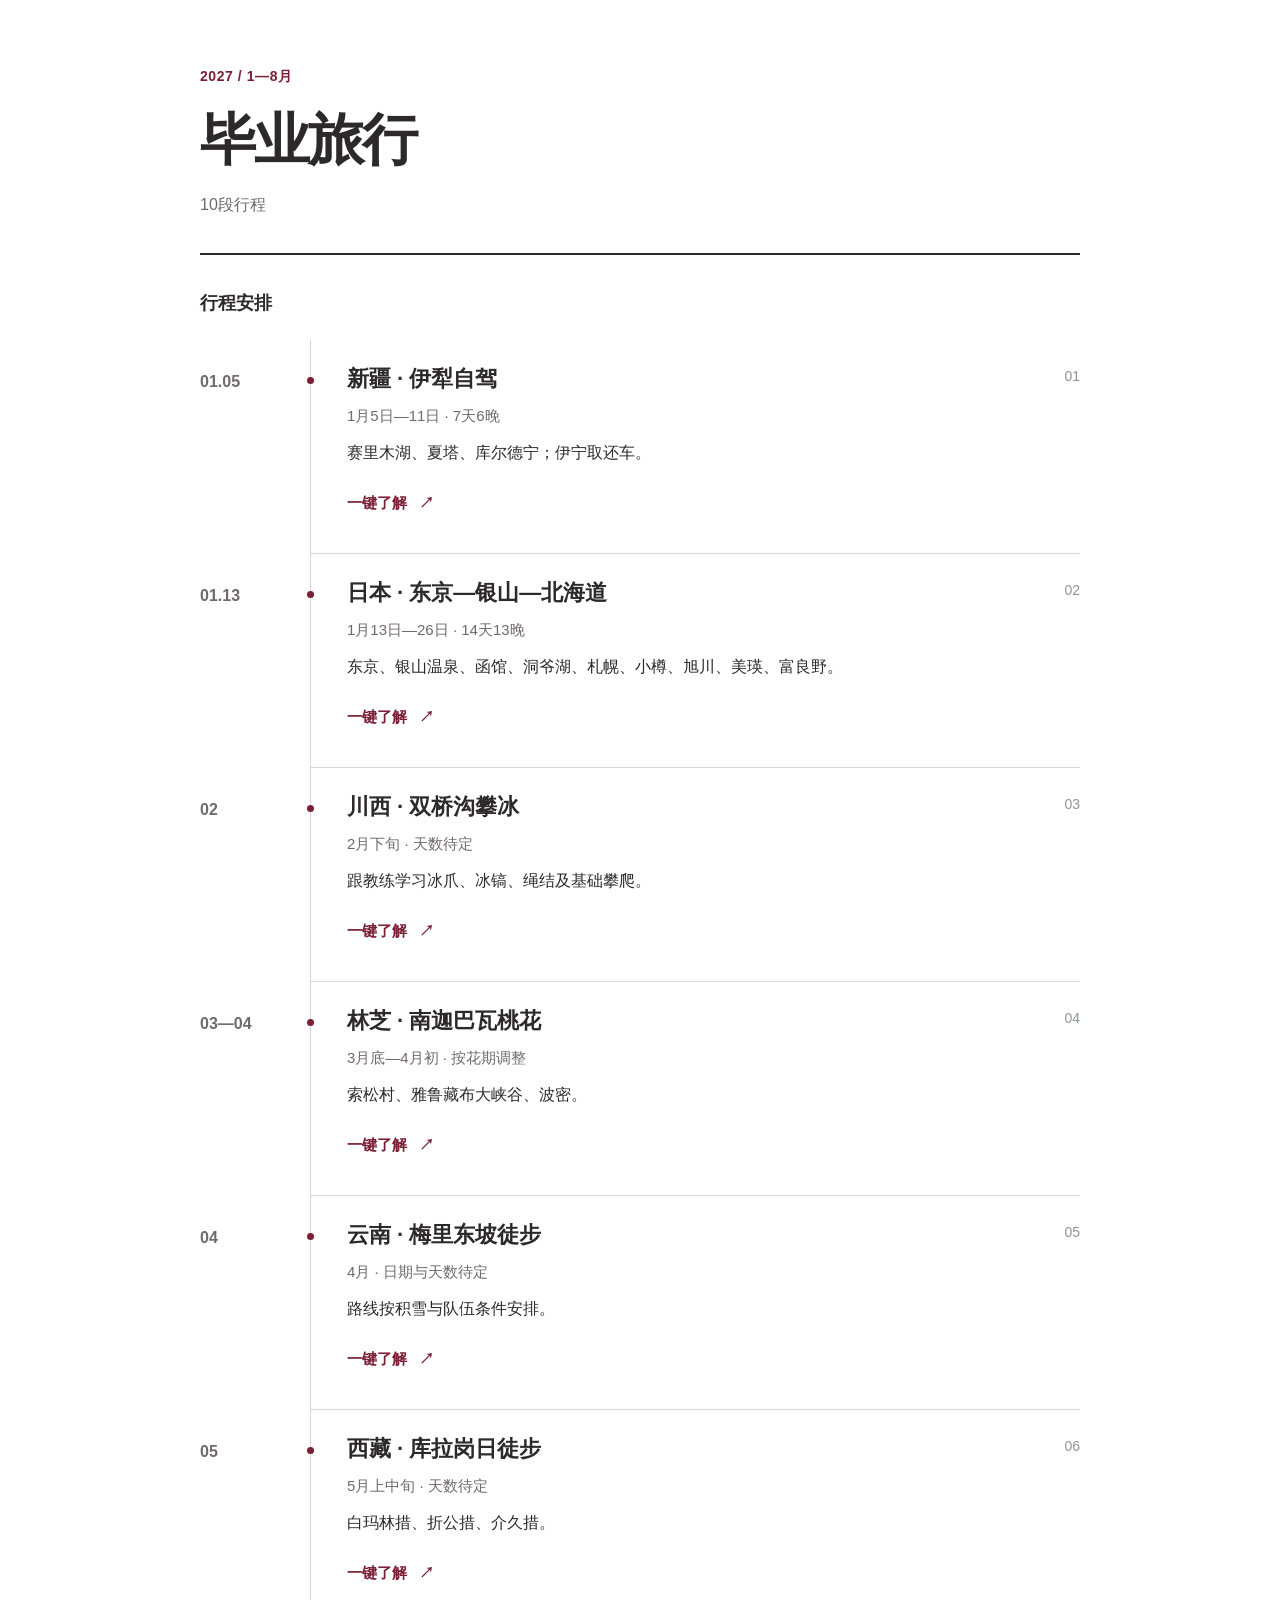
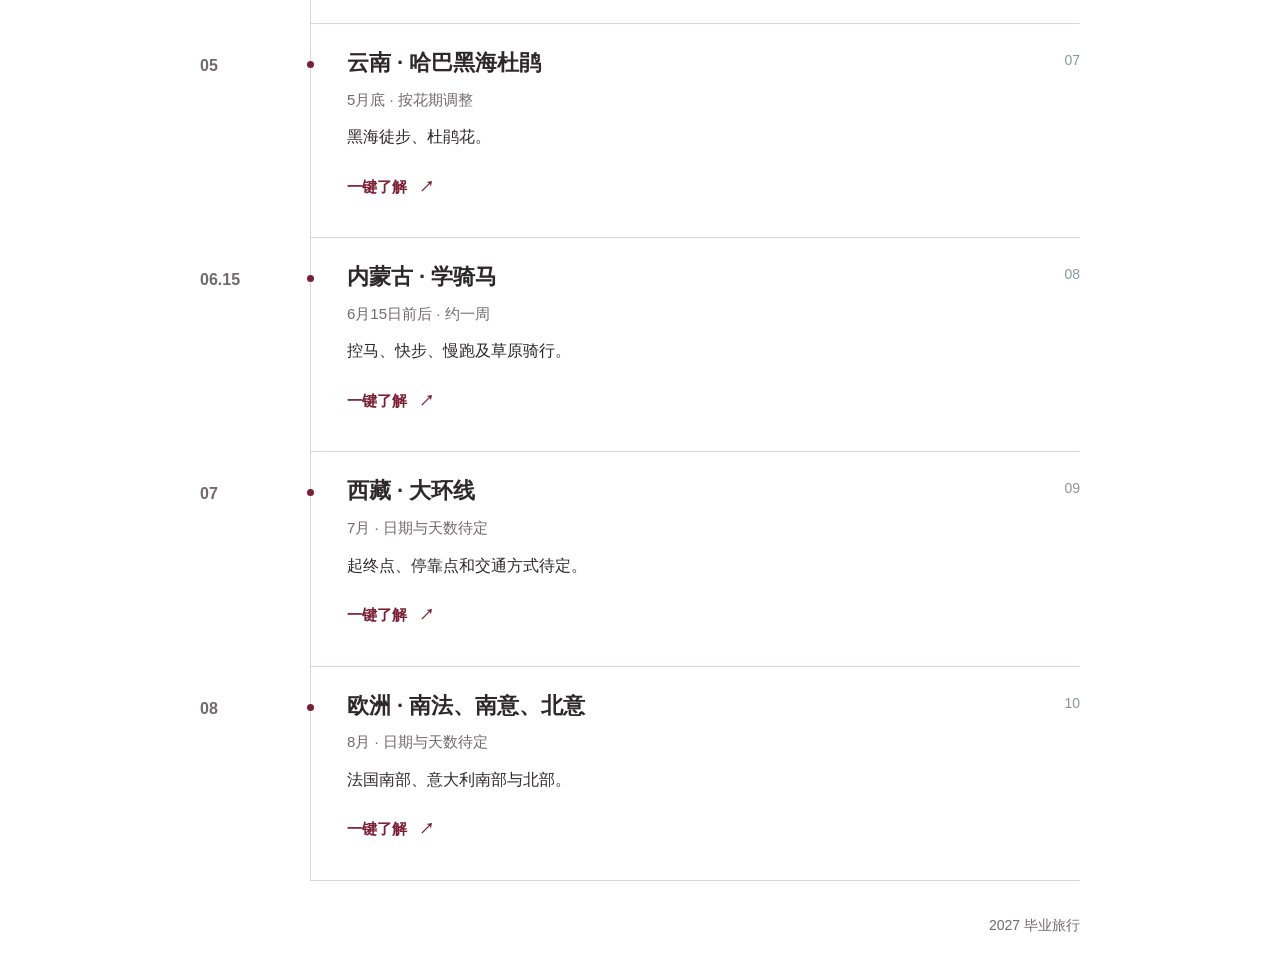
==== commit 69680d6b: "Replan Japan route with Lake Toya overnight" ====
--- a/index.html
+++ b/index.html
@@ -1 +1 @@
-<!doctype html><html lang="zh-CN"><head><meta charset="utf-8"><meta name="viewport" content="width=device-width,initial-scale=1,viewport-fit=cover"><meta name="theme-color" content="#fffdf8"><meta name="description" content="2027年1月至8月毕业旅行安排。新疆、日本及其他旅行的时间和路线。"><title>全部行程｜2027毕业旅行</title><link rel="icon" type="image/svg+xml" href="data:image/svg+xml,%3Csvg xmlns='http://www.w3.org/2000/svg' viewBox='0 0 64 64'%3E%3Crect width='64' height='64' rx='14' fill='%237a1f34'/%3E%3Cpath d='M10 46 26 20l9 15 7-10 12 21z' fill='%23fffdf8'/%3E%3C/svg%3E"><link rel="stylesheet" href="./style.css?v=20260922-bordeaux"></head><body><main class="home-main" id="top"><header class="home-heading"><p class="year-label">2027 / 1—8月</p><h1>毕业旅行</h1><p class="home-count">10段行程</p></header><section id="route" aria-labelledby="route-title"><h2 id="route-title" class="section-title">行程安排</h2><div class="timeline"><article class="trip-card"><div class="trip-date">01.05</div><div class="trip-body"><span class="trip-index">01</span><h3>新疆 · 伊犁自驾</h3><p class="duration">1月5日—11日 · 7天6晚</p><p class="trip-description">赛里木湖、夏塔、库尔德宁；伊宁取还车。</p><a class="detail-btn" href="./xinjiang.html" target="_blank" rel="noopener" aria-label="一键了解：新疆 · 伊犁自驾（新页面）">一键了解 <span aria-hidden="true">↗</span></a></div></article><article class="trip-card"><div class="trip-date">01.13</div><div class="trip-body"><span class="trip-index">02</span><h3>日本 · 东京—银山—北海道</h3><p class="duration">1月13日—26日 · 14天13晚</p><p class="trip-description">东京、银山温泉、函馆、札幌、小樽、美瑛、旭岳。</p><a class="detail-btn" href="./japan.html" target="_blank" rel="noopener" aria-label="一键了解：日本 · 东京—银山—北海道（新页面）">一键了解 <span aria-hidden="true">↗</span></a></div></article><article class="trip-card"><div class="trip-date">02</div><div class="trip-body"><span class="trip-index">03</span><h3>川西 · 双桥沟攀冰</h3><p class="duration">2月下旬 · 天数待定</p><p class="trip-description">跟教练学习冰爪、冰镐、绳结及基础攀爬。</p><a class="detail-btn" href="./trip-03.html" target="_blank" rel="noopener" aria-label="一键了解：川西 · 双桥沟攀冰（新页面）">一键了解 <span aria-hidden="true">↗</span></a></div></article><article class="trip-card"><div class="trip-date">03—04</div><div class="trip-body"><span class="trip-index">04</span><h3>林芝 · 南迦巴瓦桃花</h3><p class="duration">3月底—4月初 · 按花期调整</p><p class="trip-description">索松村、雅鲁藏布大峡谷、波密。</p><a class="detail-btn" href="./trip-04.html" target="_blank" rel="noopener" aria-label="一键了解：林芝 · 南迦巴瓦桃花（新页面）">一键了解 <span aria-hidden="true">↗</span></a></div></article><article class="trip-card"><div class="trip-date">04</div><div class="trip-body"><span class="trip-index">05</span><h3>云南 · 梅里东坡徒步</h3><p class="duration">4月 · 日期与天数待定</p><p class="trip-description">路线按积雪与队伍条件安排。</p><a class="detail-btn" href="./trip-05.html" target="_blank" rel="noopener" aria-label="一键了解：云南 · 梅里东坡徒步（新页面）">一键了解 <span aria-hidden="true">↗</span></a></div></article><article class="trip-card"><div class="trip-date">05</div><div class="trip-body"><span class="trip-index">06</span><h3>西藏 · 库拉岗日徒步</h3><p class="duration">5月上中旬 · 天数待定</p><p class="trip-description">白玛林措、折公措、介久措。</p><a class="detail-btn" href="./trip-06.html" target="_blank" rel="noopener" aria-label="一键了解：西藏 · 库拉岗日徒步（新页面）">一键了解 <span aria-hidden="true">↗</span></a></div></article><article class="trip-card"><div class="trip-date">05</div><div class="trip-body"><span class="trip-index">07</span><h3>云南 · 哈巴黑海杜鹃</h3><p class="duration">5月底 · 按花期调整</p><p class="trip-description">黑海徒步、杜鹃花。</p><a class="detail-btn" href="./trip-07.html" target="_blank" rel="noopener" aria-label="一键了解：云南 · 哈巴黑海杜鹃（新页面）">一键了解 <span aria-hidden="true">↗</span></a></div></article><article class="trip-card"><div class="trip-date">06.15</div><div class="trip-body"><span class="trip-index">08</span><h3>内蒙古 · 学骑马</h3><p class="duration">6月15日前后 · 约一周</p><p class="trip-description">控马、快步、慢跑及草原骑行。</p><a class="detail-btn" href="./trip-08.html" target="_blank" rel="noopener" aria-label="一键了解：内蒙古 · 学骑马（新页面）">一键了解 <span aria-hidden="true">↗</span></a></div></article><article class="trip-card"><div class="trip-date">07</div><div class="trip-body"><span class="trip-index">09</span><h3>西藏 · 大环线</h3><p class="duration">7月 · 日期与天数待定</p><p class="trip-description">起终点、停靠点和交通方式待定。</p><a class="detail-btn" href="./trip-09.html" target="_blank" rel="noopener" aria-label="一键了解：西藏 · 大环线（新页面）">一键了解 <span aria-hidden="true">↗</span></a></div></article><article class="trip-card"><div class="trip-date">08</div><div class="trip-body"><span class="trip-index">10</span><h3>欧洲 · 南法、南意、北意</h3><p class="duration">8月 · 日期与天数待定</p><p class="trip-description">法国南部、意大利南部与北部。</p><a class="detail-btn" href="./trip-10.html" target="_blank" rel="noopener" aria-label="一键了解：欧洲 · 南法、南意、北意（新页面）">一键了解 <span aria-hidden="true">↗</span></a></div></article></div></section><footer class="home-footer">2027 毕业旅行</footer></main></body></html>+<!doctype html><html lang="zh-CN"><head><meta charset="utf-8"><meta name="viewport" content="width=device-width,initial-scale=1,viewport-fit=cover"><meta name="theme-color" content="#fffdf8"><meta name="description" content="2027年1月至8月毕业旅行安排。新疆、日本及其他旅行的时间和路线。"><title>全部行程｜2027毕业旅行</title><link rel="icon" type="image/svg+xml" href="data:image/svg+xml,%3Csvg xmlns='http://www.w3.org/2000/svg' viewBox='0 0 64 64'%3E%3Crect width='64' height='64' rx='14' fill='%237a1f34'/%3E%3Cpath d='M10 46 26 20l9 15 7-10 12 21z' fill='%23fffdf8'/%3E%3C/svg%3E"><link rel="stylesheet" href="./style.css?v=20260922-japan-toya"></head><body><main class="home-main" id="top"><header class="home-heading"><p class="year-label">2027 / 1—8月</p><h1>毕业旅行</h1><p class="home-count">10段行程</p></header><section id="route" aria-labelledby="route-title"><h2 id="route-title" class="section-title">行程安排</h2><div class="timeline"><article class="trip-card"><div class="trip-date">01.05</div><div class="trip-body"><span class="trip-index">01</span><h3>新疆 · 伊犁自驾</h3><p class="duration">1月5日—11日 · 7天6晚</p><p class="trip-description">赛里木湖、夏塔、库尔德宁；伊宁取还车。</p><a class="detail-btn" href="./xinjiang.html" target="_blank" rel="noopener" aria-label="一键了解：新疆 · 伊犁自驾（新页面）">一键了解 <span aria-hidden="true">↗</span></a></div></article><article class="trip-card"><div class="trip-date">01.13</div><div class="trip-body"><span class="trip-index">02</span><h3>日本 · 东京—银山—北海道</h3><p class="duration">1月13日—26日 · 14天13晚</p><p class="trip-description">东京、银山温泉、函馆、洞爷湖、札幌、小樽、旭川、美瑛、富良野。</p><a class="detail-btn" href="./japan.html" target="_blank" rel="noopener" aria-label="一键了解：日本 · 东京—银山—北海道（新页面）">一键了解 <span aria-hidden="true">↗</span></a></div></article><article class="trip-card"><div class="trip-date">02</div><div class="trip-body"><span class="trip-index">03</span><h3>川西 · 双桥沟攀冰</h3><p class="duration">2月下旬 · 天数待定</p><p class="trip-description">跟教练学习冰爪、冰镐、绳结及基础攀爬。</p><a class="detail-btn" href="./trip-03.html" target="_blank" rel="noopener" aria-label="一键了解：川西 · 双桥沟攀冰（新页面）">一键了解 <span aria-hidden="true">↗</span></a></div></article><article class="trip-card"><div class="trip-date">03—04</div><div class="trip-body"><span class="trip-index">04</span><h3>林芝 · 南迦巴瓦桃花</h3><p class="duration">3月底—4月初 · 按花期调整</p><p class="trip-description">索松村、雅鲁藏布大峡谷、波密。</p><a class="detail-btn" href="./trip-04.html" target="_blank" rel="noopener" aria-label="一键了解：林芝 · 南迦巴瓦桃花（新页面）">一键了解 <span aria-hidden="true">↗</span></a></div></article><article class="trip-card"><div class="trip-date">04</div><div class="trip-body"><span class="trip-index">05</span><h3>云南 · 梅里东坡徒步</h3><p class="duration">4月 · 日期与天数待定</p><p class="trip-description">路线按积雪与队伍条件安排。</p><a class="detail-btn" href="./trip-05.html" target="_blank" rel="noopener" aria-label="一键了解：云南 · 梅里东坡徒步（新页面）">一键了解 <span aria-hidden="true">↗</span></a></div></article><article class="trip-card"><div class="trip-date">05</div><div class="trip-body"><span class="trip-index">06</span><h3>西藏 · 库拉岗日徒步</h3><p class="duration">5月上中旬 · 天数待定</p><p class="trip-description">白玛林措、折公措、介久措。</p><a class="detail-btn" href="./trip-06.html" target="_blank" rel="noopener" aria-label="一键了解：西藏 · 库拉岗日徒步（新页面）">一键了解 <span aria-hidden="true">↗</span></a></div></article><article class="trip-card"><div class="trip-date">05</div><div class="trip-body"><span class="trip-index">07</span><h3>云南 · 哈巴黑海杜鹃</h3><p class="duration">5月底 · 按花期调整</p><p class="trip-description">黑海徒步、杜鹃花。</p><a class="detail-btn" href="./trip-07.html" target="_blank" rel="noopener" aria-label="一键了解：云南 · 哈巴黑海杜鹃（新页面）">一键了解 <span aria-hidden="true">↗</span></a></div></article><article class="trip-card"><div class="trip-date">06.15</div><div class="trip-body"><span class="trip-index">08</span><h3>内蒙古 · 学骑马</h3><p class="duration">6月15日前后 · 约一周</p><p class="trip-description">控马、快步、慢跑及草原骑行。</p><a class="detail-btn" href="./trip-08.html" target="_blank" rel="noopener" aria-label="一键了解：内蒙古 · 学骑马（新页面）">一键了解 <span aria-hidden="true">↗</span></a></div></article><article class="trip-card"><div class="trip-date">07</div><div class="trip-body"><span class="trip-index">09</span><h3>西藏 · 大环线</h3><p class="duration">7月 · 日期与天数待定</p><p class="trip-description">起终点、停靠点和交通方式待定。</p><a class="detail-btn" href="./trip-09.html" target="_blank" rel="noopener" aria-label="一键了解：西藏 · 大环线（新页面）">一键了解 <span aria-hidden="true">↗</span></a></div></article><article class="trip-card"><div class="trip-date">08</div><div class="trip-body"><span class="trip-index">10</span><h3>欧洲 · 南法、南意、北意</h3><p class="duration">8月 · 日期与天数待定</p><p class="trip-description">法国南部、意大利南部与北部。</p><a class="detail-btn" href="./trip-10.html" target="_blank" rel="noopener" aria-label="一键了解：欧洲 · 南法、南意、北意（新页面）">一键了解 <span aria-hidden="true">↗</span></a></div></article></div></section><footer class="home-footer">2027 毕业旅行</footer></main></body></html>
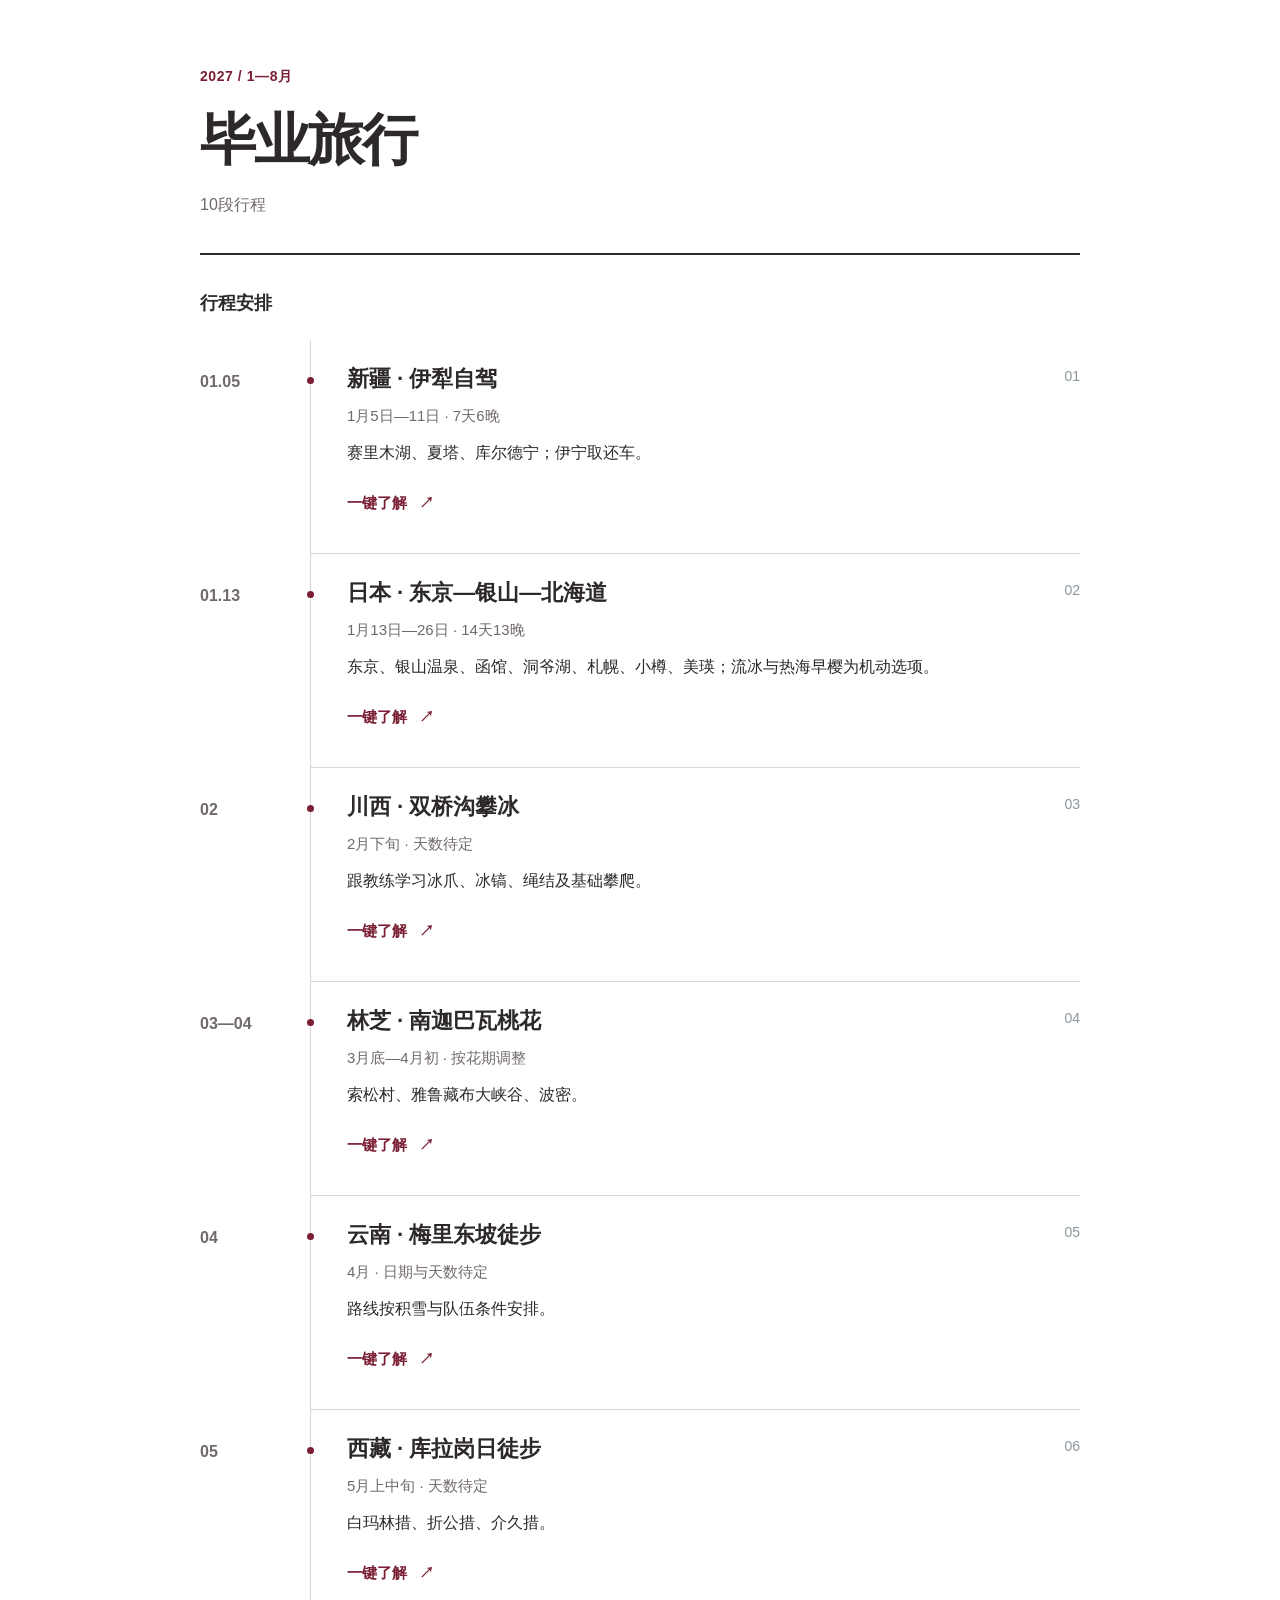
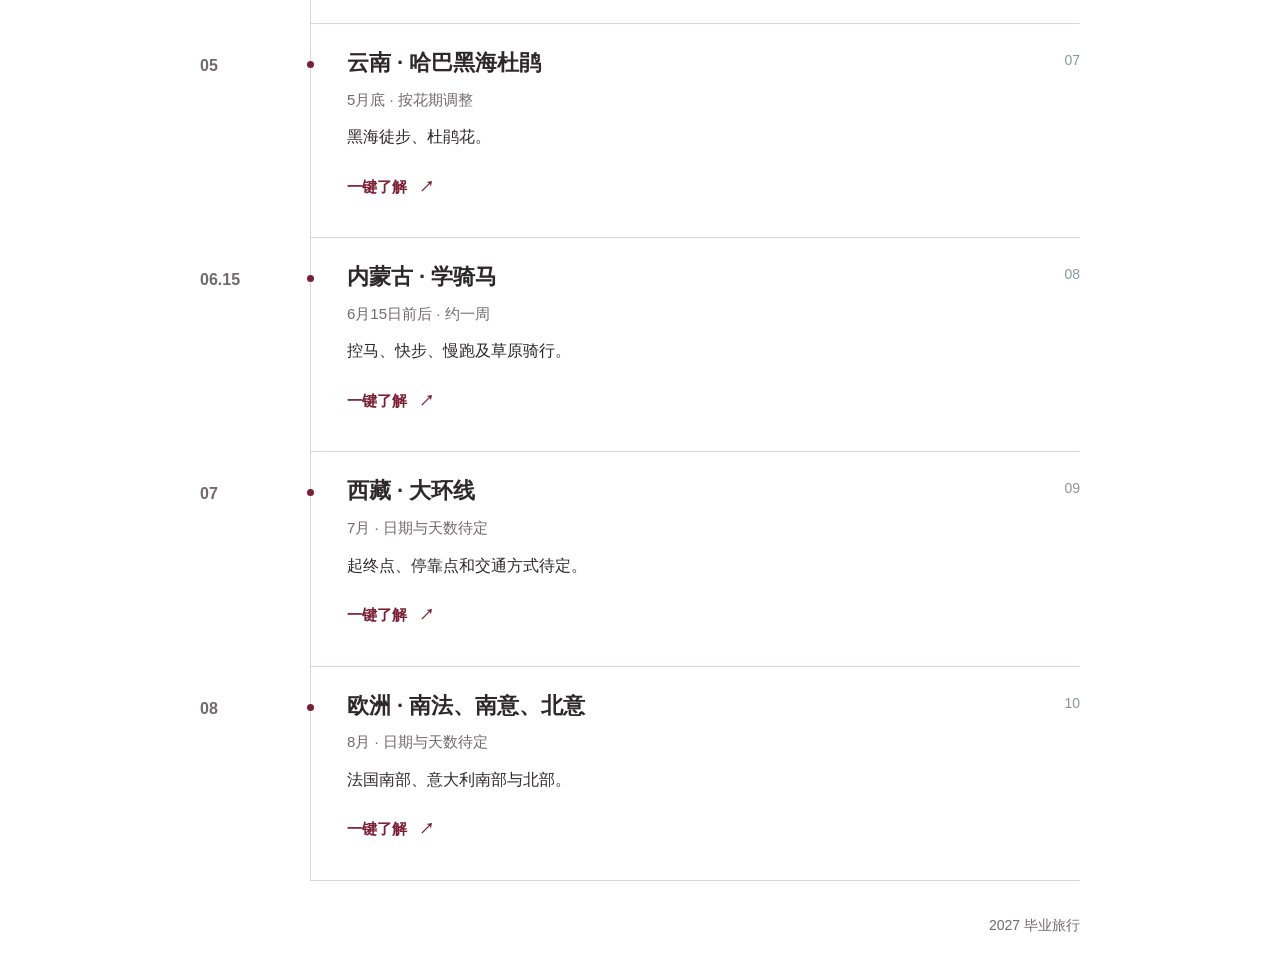
==== commit 2f84d2d6: "Apply flexible Japan ice and blossom itinerary" ====
--- a/index.html
+++ b/index.html
@@ -1 +1 @@
-<!doctype html><html lang="zh-CN"><head><meta charset="utf-8"><meta name="viewport" content="width=device-width,initial-scale=1,viewport-fit=cover"><meta name="theme-color" content="#fffdf8"><meta name="description" content="2027年1月至8月毕业旅行安排。新疆、日本及其他旅行的时间和路线。"><title>全部行程｜2027毕业旅行</title><link rel="icon" type="image/svg+xml" href="data:image/svg+xml,%3Csvg xmlns='http://www.w3.org/2000/svg' viewBox='0 0 64 64'%3E%3Crect width='64' height='64' rx='14' fill='%237a1f34'/%3E%3Cpath d='M10 46 26 20l9 15 7-10 12 21z' fill='%23fffdf8'/%3E%3C/svg%3E"><link rel="stylesheet" href="./style.css?v=20260922-japan-toya"></head><body><main class="home-main" id="top"><header class="home-heading"><p class="year-label">2027 / 1—8月</p><h1>毕业旅行</h1><p class="home-count">10段行程</p></header><section id="route" aria-labelledby="route-title"><h2 id="route-title" class="section-title">行程安排</h2><div class="timeline"><article class="trip-card"><div class="trip-date">01.05</div><div class="trip-body"><span class="trip-index">01</span><h3>新疆 · 伊犁自驾</h3><p class="duration">1月5日—11日 · 7天6晚</p><p class="trip-description">赛里木湖、夏塔、库尔德宁；伊宁取还车。</p><a class="detail-btn" href="./xinjiang.html" target="_blank" rel="noopener" aria-label="一键了解：新疆 · 伊犁自驾（新页面）">一键了解 <span aria-hidden="true">↗</span></a></div></article><article class="trip-card"><div class="trip-date">01.13</div><div class="trip-body"><span class="trip-index">02</span><h3>日本 · 东京—银山—北海道</h3><p class="duration">1月13日—26日 · 14天13晚</p><p class="trip-description">东京、银山温泉、函馆、洞爷湖、札幌、小樽、旭川、美瑛、富良野。</p><a class="detail-btn" href="./japan.html" target="_blank" rel="noopener" aria-label="一键了解：日本 · 东京—银山—北海道（新页面）">一键了解 <span aria-hidden="true">↗</span></a></div></article><article class="trip-card"><div class="trip-date">02</div><div class="trip-body"><span class="trip-index">03</span><h3>川西 · 双桥沟攀冰</h3><p class="duration">2月下旬 · 天数待定</p><p class="trip-description">跟教练学习冰爪、冰镐、绳结及基础攀爬。</p><a class="detail-btn" href="./trip-03.html" target="_blank" rel="noopener" aria-label="一键了解：川西 · 双桥沟攀冰（新页面）">一键了解 <span aria-hidden="true">↗</span></a></div></article><article class="trip-card"><div class="trip-date">03—04</div><div class="trip-body"><span class="trip-index">04</span><h3>林芝 · 南迦巴瓦桃花</h3><p class="duration">3月底—4月初 · 按花期调整</p><p class="trip-description">索松村、雅鲁藏布大峡谷、波密。</p><a class="detail-btn" href="./trip-04.html" target="_blank" rel="noopener" aria-label="一键了解：林芝 · 南迦巴瓦桃花（新页面）">一键了解 <span aria-hidden="true">↗</span></a></div></article><article class="trip-card"><div class="trip-date">04</div><div class="trip-body"><span class="trip-index">05</span><h3>云南 · 梅里东坡徒步</h3><p class="duration">4月 · 日期与天数待定</p><p class="trip-description">路线按积雪与队伍条件安排。</p><a class="detail-btn" href="./trip-05.html" target="_blank" rel="noopener" aria-label="一键了解：云南 · 梅里东坡徒步（新页面）">一键了解 <span aria-hidden="true">↗</span></a></div></article><article class="trip-card"><div class="trip-date">05</div><div class="trip-body"><span class="trip-index">06</span><h3>西藏 · 库拉岗日徒步</h3><p class="duration">5月上中旬 · 天数待定</p><p class="trip-description">白玛林措、折公措、介久措。</p><a class="detail-btn" href="./trip-06.html" target="_blank" rel="noopener" aria-label="一键了解：西藏 · 库拉岗日徒步（新页面）">一键了解 <span aria-hidden="true">↗</span></a></div></article><article class="trip-card"><div class="trip-date">05</div><div class="trip-body"><span class="trip-index">07</span><h3>云南 · 哈巴黑海杜鹃</h3><p class="duration">5月底 · 按花期调整</p><p class="trip-description">黑海徒步、杜鹃花。</p><a class="detail-btn" href="./trip-07.html" target="_blank" rel="noopener" aria-label="一键了解：云南 · 哈巴黑海杜鹃（新页面）">一键了解 <span aria-hidden="true">↗</span></a></div></article><article class="trip-card"><div class="trip-date">06.15</div><div class="trip-body"><span class="trip-index">08</span><h3>内蒙古 · 学骑马</h3><p class="duration">6月15日前后 · 约一周</p><p class="trip-description">控马、快步、慢跑及草原骑行。</p><a class="detail-btn" href="./trip-08.html" target="_blank" rel="noopener" aria-label="一键了解：内蒙古 · 学骑马（新页面）">一键了解 <span aria-hidden="true">↗</span></a></div></article><article class="trip-card"><div class="trip-date">07</div><div class="trip-body"><span class="trip-index">09</span><h3>西藏 · 大环线</h3><p class="duration">7月 · 日期与天数待定</p><p class="trip-description">起终点、停靠点和交通方式待定。</p><a class="detail-btn" href="./trip-09.html" target="_blank" rel="noopener" aria-label="一键了解：西藏 · 大环线（新页面）">一键了解 <span aria-hidden="true">↗</span></a></div></article><article class="trip-card"><div class="trip-date">08</div><div class="trip-body"><span class="trip-index">10</span><h3>欧洲 · 南法、南意、北意</h3><p class="duration">8月 · 日期与天数待定</p><p class="trip-description">法国南部、意大利南部与北部。</p><a class="detail-btn" href="./trip-10.html" target="_blank" rel="noopener" aria-label="一键了解：欧洲 · 南法、南意、北意（新页面）">一键了解 <span aria-hidden="true">↗</span></a></div></article></div></section><footer class="home-footer">2027 毕业旅行</footer></main></body></html>+<!doctype html><html lang="zh-CN"><head><meta charset="utf-8"><meta name="viewport" content="width=device-width,initial-scale=1,viewport-fit=cover"><meta name="theme-color" content="#fffdf8"><meta name="description" content="2027年1月至8月毕业旅行安排。新疆、日本及其他旅行的时间和路线。"><title>全部行程｜2027毕业旅行</title><link rel="icon" type="image/svg+xml" href="data:image/svg+xml,%3Csvg xmlns='http://www.w3.org/2000/svg' viewBox='0 0 64 64'%3E%3Crect width='64' height='64' rx='14' fill='%237a1f34'/%3E%3Cpath d='M10 46 26 20l9 15 7-10 12 21z' fill='%23fffdf8'/%3E%3C/svg%3E"><link rel="stylesheet" href="./style.css?v=20260923-japan-flex"></head><body><main class="home-main" id="top"><header class="home-heading"><p class="year-label">2027 / 1—8月</p><h1>毕业旅行</h1><p class="home-count">10段行程</p></header><section id="route" aria-labelledby="route-title"><h2 id="route-title" class="section-title">行程安排</h2><div class="timeline"><article class="trip-card"><div class="trip-date">01.05</div><div class="trip-body"><span class="trip-index">01</span><h3>新疆 · 伊犁自驾</h3><p class="duration">1月5日—11日 · 7天6晚</p><p class="trip-description">赛里木湖、夏塔、库尔德宁；伊宁取还车。</p><a class="detail-btn" href="./xinjiang.html" target="_blank" rel="noopener" aria-label="一键了解：新疆 · 伊犁自驾（新页面）">一键了解 <span aria-hidden="true">↗</span></a></div></article><article class="trip-card"><div class="trip-date">01.13</div><div class="trip-body"><span class="trip-index">02</span><h3>日本 · 东京—银山—北海道</h3><p class="duration">1月13日—26日 · 14天13晚</p><p class="trip-description">东京、银山温泉、函馆、洞爷湖、札幌、小樽、美瑛；流冰与热海早樱为机动选项。</p><a class="detail-btn" href="./japan.html" target="_blank" rel="noopener" aria-label="一键了解：日本 · 东京—银山—北海道（新页面）">一键了解 <span aria-hidden="true">↗</span></a></div></article><article class="trip-card"><div class="trip-date">02</div><div class="trip-body"><span class="trip-index">03</span><h3>川西 · 双桥沟攀冰</h3><p class="duration">2月下旬 · 天数待定</p><p class="trip-description">跟教练学习冰爪、冰镐、绳结及基础攀爬。</p><a class="detail-btn" href="./trip-03.html" target="_blank" rel="noopener" aria-label="一键了解：川西 · 双桥沟攀冰（新页面）">一键了解 <span aria-hidden="true">↗</span></a></div></article><article class="trip-card"><div class="trip-date">03—04</div><div class="trip-body"><span class="trip-index">04</span><h3>林芝 · 南迦巴瓦桃花</h3><p class="duration">3月底—4月初 · 按花期调整</p><p class="trip-description">索松村、雅鲁藏布大峡谷、波密。</p><a class="detail-btn" href="./trip-04.html" target="_blank" rel="noopener" aria-label="一键了解：林芝 · 南迦巴瓦桃花（新页面）">一键了解 <span aria-hidden="true">↗</span></a></div></article><article class="trip-card"><div class="trip-date">04</div><div class="trip-body"><span class="trip-index">05</span><h3>云南 · 梅里东坡徒步</h3><p class="duration">4月 · 日期与天数待定</p><p class="trip-description">路线按积雪与队伍条件安排。</p><a class="detail-btn" href="./trip-05.html" target="_blank" rel="noopener" aria-label="一键了解：云南 · 梅里东坡徒步（新页面）">一键了解 <span aria-hidden="true">↗</span></a></div></article><article class="trip-card"><div class="trip-date">05</div><div class="trip-body"><span class="trip-index">06</span><h3>西藏 · 库拉岗日徒步</h3><p class="duration">5月上中旬 · 天数待定</p><p class="trip-description">白玛林措、折公措、介久措。</p><a class="detail-btn" href="./trip-06.html" target="_blank" rel="noopener" aria-label="一键了解：西藏 · 库拉岗日徒步（新页面）">一键了解 <span aria-hidden="true">↗</span></a></div></article><article class="trip-card"><div class="trip-date">05</div><div class="trip-body"><span class="trip-index">07</span><h3>云南 · 哈巴黑海杜鹃</h3><p class="duration">5月底 · 按花期调整</p><p class="trip-description">黑海徒步、杜鹃花。</p><a class="detail-btn" href="./trip-07.html" target="_blank" rel="noopener" aria-label="一键了解：云南 · 哈巴黑海杜鹃（新页面）">一键了解 <span aria-hidden="true">↗</span></a></div></article><article class="trip-card"><div class="trip-date">06.15</div><div class="trip-body"><span class="trip-index">08</span><h3>内蒙古 · 学骑马</h3><p class="duration">6月15日前后 · 约一周</p><p class="trip-description">控马、快步、慢跑及草原骑行。</p><a class="detail-btn" href="./trip-08.html" target="_blank" rel="noopener" aria-label="一键了解：内蒙古 · 学骑马（新页面）">一键了解 <span aria-hidden="true">↗</span></a></div></article><article class="trip-card"><div class="trip-date">07</div><div class="trip-body"><span class="trip-index">09</span><h3>西藏 · 大环线</h3><p class="duration">7月 · 日期与天数待定</p><p class="trip-description">起终点、停靠点和交通方式待定。</p><a class="detail-btn" href="./trip-09.html" target="_blank" rel="noopener" aria-label="一键了解：西藏 · 大环线（新页面）">一键了解 <span aria-hidden="true">↗</span></a></div></article><article class="trip-card"><div class="trip-date">08</div><div class="trip-body"><span class="trip-index">10</span><h3>欧洲 · 南法、南意、北意</h3><p class="duration">8月 · 日期与天数待定</p><p class="trip-description">法国南部、意大利南部与北部。</p><a class="detail-btn" href="./trip-10.html" target="_blank" rel="noopener" aria-label="一键了解：欧洲 · 南法、南意、北意（新页面）">一键了解 <span aria-hidden="true">↗</span></a></div></article></div></section><footer class="home-footer">2027 毕业旅行</footer></main></body></html>
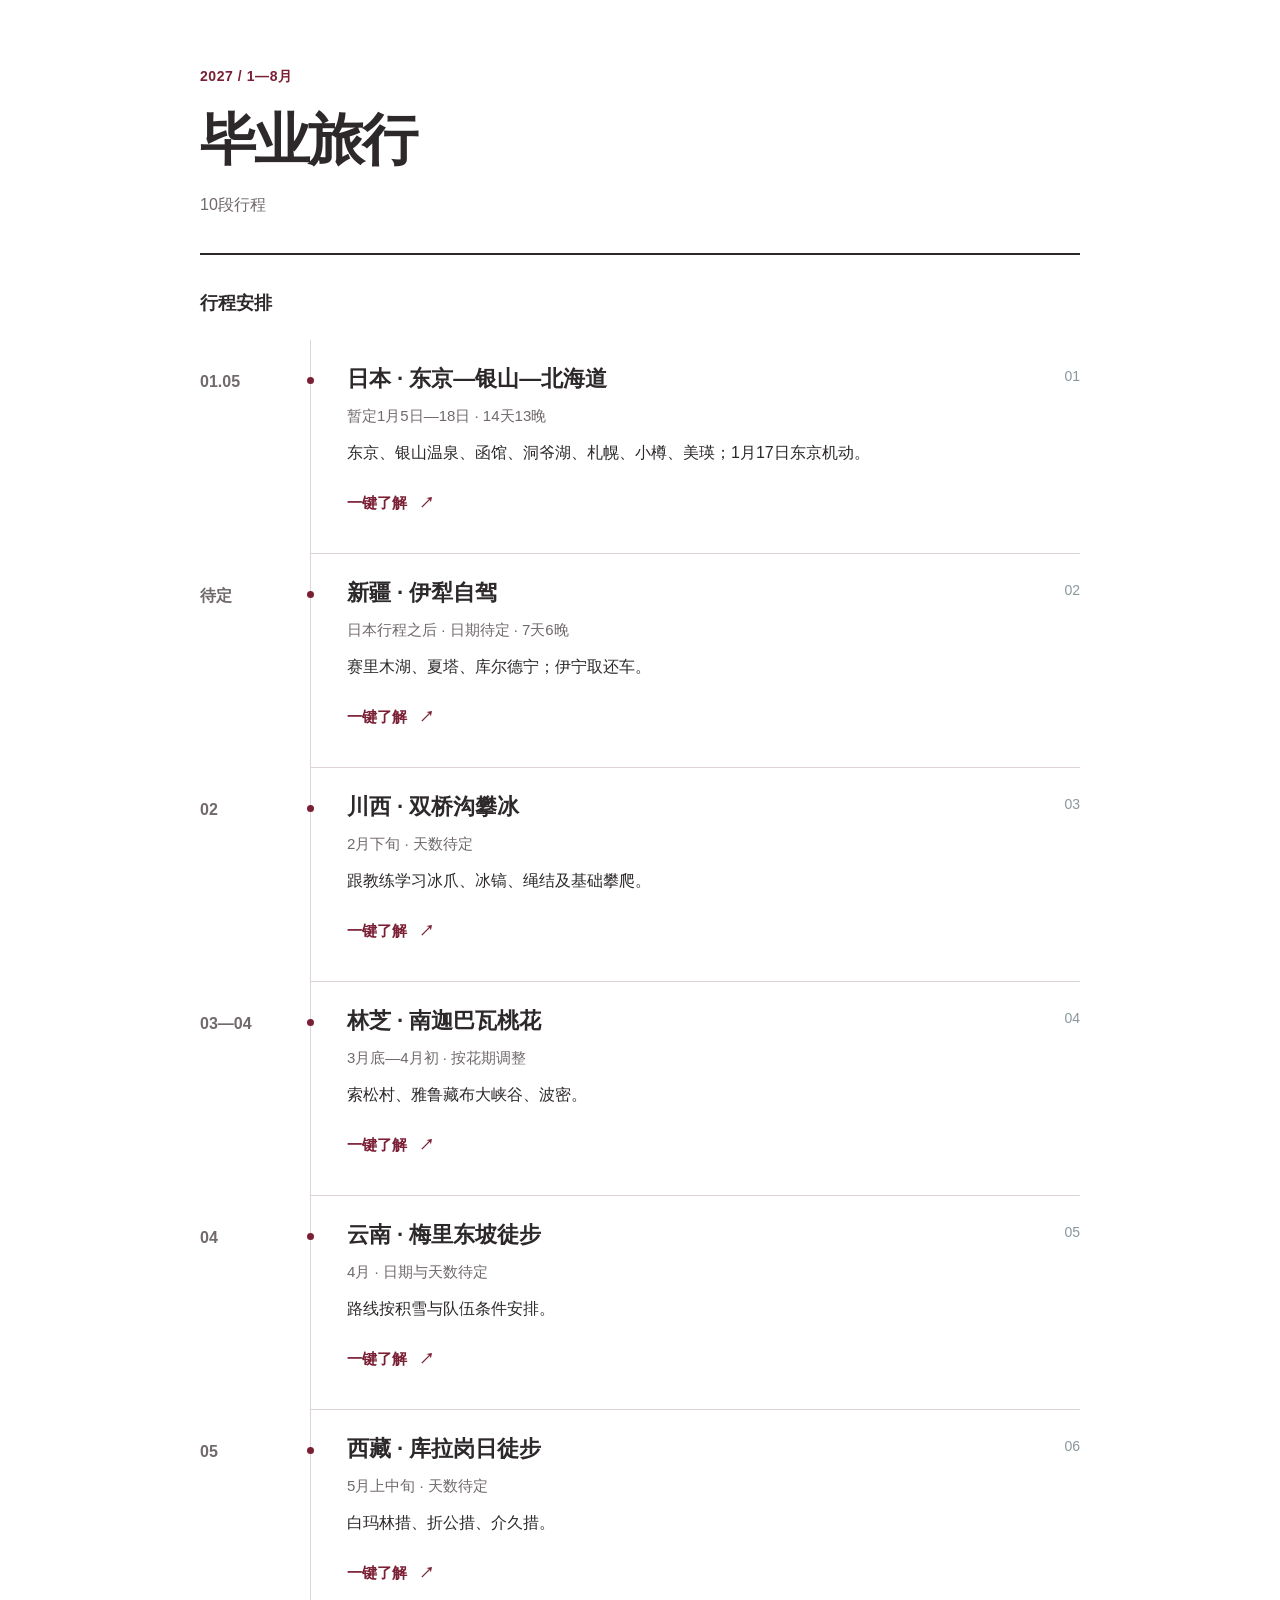
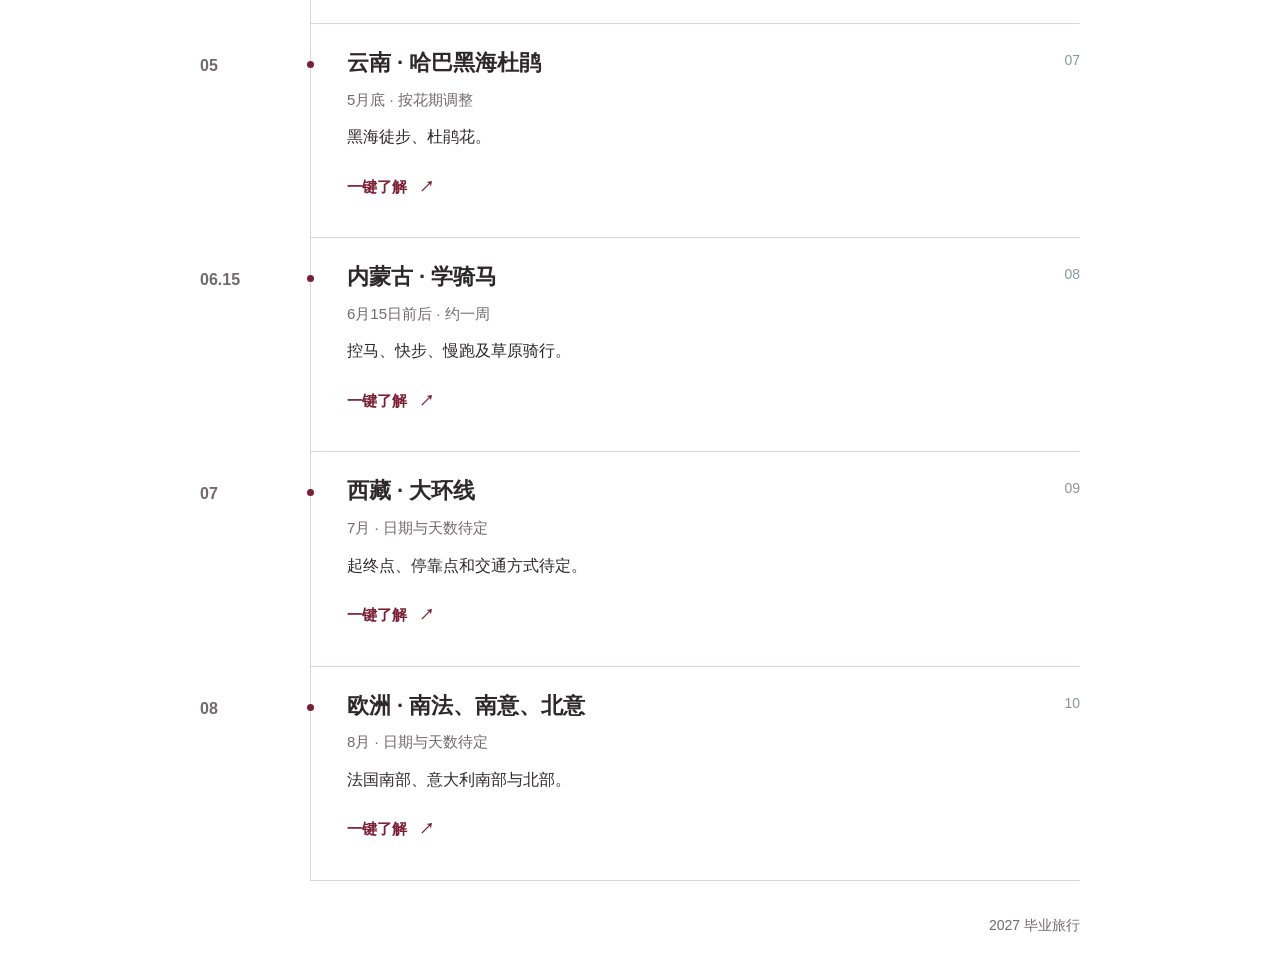
==== commit 2fbe9112: "Move Japan to Jan 5 and leave Xinjiang dates open" ====
--- a/index.html
+++ b/index.html
@@ -1 +1 @@
-<!doctype html><html lang="zh-CN"><head><meta charset="utf-8"><meta name="viewport" content="width=device-width,initial-scale=1,viewport-fit=cover"><meta name="theme-color" content="#fffdf8"><meta name="description" content="2027年1月至8月毕业旅行安排。新疆、日本及其他旅行的时间和路线。"><title>全部行程｜2027毕业旅行</title><link rel="icon" type="image/svg+xml" href="data:image/svg+xml,%3Csvg xmlns='http://www.w3.org/2000/svg' viewBox='0 0 64 64'%3E%3Crect width='64' height='64' rx='14' fill='%237a1f34'/%3E%3Cpath d='M10 46 26 20l9 15 7-10 12 21z' fill='%23fffdf8'/%3E%3C/svg%3E"><link rel="stylesheet" href="./style.css?v=20260923-japan-flex"></head><body><main class="home-main" id="top"><header class="home-heading"><p class="year-label">2027 / 1—8月</p><h1>毕业旅行</h1><p class="home-count">10段行程</p></header><section id="route" aria-labelledby="route-title"><h2 id="route-title" class="section-title">行程安排</h2><div class="timeline"><article class="trip-card"><div class="trip-date">01.05</div><div class="trip-body"><span class="trip-index">01</span><h3>新疆 · 伊犁自驾</h3><p class="duration">1月5日—11日 · 7天6晚</p><p class="trip-description">赛里木湖、夏塔、库尔德宁；伊宁取还车。</p><a class="detail-btn" href="./xinjiang.html" target="_blank" rel="noopener" aria-label="一键了解：新疆 · 伊犁自驾（新页面）">一键了解 <span aria-hidden="true">↗</span></a></div></article><article class="trip-card"><div class="trip-date">01.13</div><div class="trip-body"><span class="trip-index">02</span><h3>日本 · 东京—银山—北海道</h3><p class="duration">1月13日—26日 · 14天13晚</p><p class="trip-description">东京、银山温泉、函馆、洞爷湖、札幌、小樽、美瑛；流冰与热海早樱为机动选项。</p><a class="detail-btn" href="./japan.html" target="_blank" rel="noopener" aria-label="一键了解：日本 · 东京—银山—北海道（新页面）">一键了解 <span aria-hidden="true">↗</span></a></div></article><article class="trip-card"><div class="trip-date">02</div><div class="trip-body"><span class="trip-index">03</span><h3>川西 · 双桥沟攀冰</h3><p class="duration">2月下旬 · 天数待定</p><p class="trip-description">跟教练学习冰爪、冰镐、绳结及基础攀爬。</p><a class="detail-btn" href="./trip-03.html" target="_blank" rel="noopener" aria-label="一键了解：川西 · 双桥沟攀冰（新页面）">一键了解 <span aria-hidden="true">↗</span></a></div></article><article class="trip-card"><div class="trip-date">03—04</div><div class="trip-body"><span class="trip-index">04</span><h3>林芝 · 南迦巴瓦桃花</h3><p class="duration">3月底—4月初 · 按花期调整</p><p class="trip-description">索松村、雅鲁藏布大峡谷、波密。</p><a class="detail-btn" href="./trip-04.html" target="_blank" rel="noopener" aria-label="一键了解：林芝 · 南迦巴瓦桃花（新页面）">一键了解 <span aria-hidden="true">↗</span></a></div></article><article class="trip-card"><div class="trip-date">04</div><div class="trip-body"><span class="trip-index">05</span><h3>云南 · 梅里东坡徒步</h3><p class="duration">4月 · 日期与天数待定</p><p class="trip-description">路线按积雪与队伍条件安排。</p><a class="detail-btn" href="./trip-05.html" target="_blank" rel="noopener" aria-label="一键了解：云南 · 梅里东坡徒步（新页面）">一键了解 <span aria-hidden="true">↗</span></a></div></article><article class="trip-card"><div class="trip-date">05</div><div class="trip-body"><span class="trip-index">06</span><h3>西藏 · 库拉岗日徒步</h3><p class="duration">5月上中旬 · 天数待定</p><p class="trip-description">白玛林措、折公措、介久措。</p><a class="detail-btn" href="./trip-06.html" target="_blank" rel="noopener" aria-label="一键了解：西藏 · 库拉岗日徒步（新页面）">一键了解 <span aria-hidden="true">↗</span></a></div></article><article class="trip-card"><div class="trip-date">05</div><div class="trip-body"><span class="trip-index">07</span><h3>云南 · 哈巴黑海杜鹃</h3><p class="duration">5月底 · 按花期调整</p><p class="trip-description">黑海徒步、杜鹃花。</p><a class="detail-btn" href="./trip-07.html" target="_blank" rel="noopener" aria-label="一键了解：云南 · 哈巴黑海杜鹃（新页面）">一键了解 <span aria-hidden="true">↗</span></a></div></article><article class="trip-card"><div class="trip-date">06.15</div><div class="trip-body"><span class="trip-index">08</span><h3>内蒙古 · 学骑马</h3><p class="duration">6月15日前后 · 约一周</p><p class="trip-description">控马、快步、慢跑及草原骑行。</p><a class="detail-btn" href="./trip-08.html" target="_blank" rel="noopener" aria-label="一键了解：内蒙古 · 学骑马（新页面）">一键了解 <span aria-hidden="true">↗</span></a></div></article><article class="trip-card"><div class="trip-date">07</div><div class="trip-body"><span class="trip-index">09</span><h3>西藏 · 大环线</h3><p class="duration">7月 · 日期与天数待定</p><p class="trip-description">起终点、停靠点和交通方式待定。</p><a class="detail-btn" href="./trip-09.html" target="_blank" rel="noopener" aria-label="一键了解：西藏 · 大环线（新页面）">一键了解 <span aria-hidden="true">↗</span></a></div></article><article class="trip-card"><div class="trip-date">08</div><div class="trip-body"><span class="trip-index">10</span><h3>欧洲 · 南法、南意、北意</h3><p class="duration">8月 · 日期与天数待定</p><p class="trip-description">法国南部、意大利南部与北部。</p><a class="detail-btn" href="./trip-10.html" target="_blank" rel="noopener" aria-label="一键了解：欧洲 · 南法、南意、北意（新页面）">一键了解 <span aria-hidden="true">↗</span></a></div></article></div></section><footer class="home-footer">2027 毕业旅行</footer></main></body></html>
+<!doctype html><html lang="zh-CN"><head><meta charset="utf-8"><meta name="viewport" content="width=device-width,initial-scale=1,viewport-fit=cover"><meta name="theme-color" content="#fffdf8"><meta name="description" content="2027年1月至8月毕业旅行安排。日本、新疆及其他旅行的时间和路线。"><title>全部行程｜2027毕业旅行</title><link rel="icon" type="image/svg+xml" href="data:image/svg+xml,%3Csvg xmlns='http://www.w3.org/2000/svg' viewBox='0 0 64 64'%3E%3Crect width='64' height='64' rx='14' fill='%237a1f34'/%3E%3Cpath d='M10 46 26 20l9 15 7-10 12 21z' fill='%23fffdf8'/%3E%3C/svg%3E"><link rel="stylesheet" href="./style.css?v=20260924-japan-first"></head><body><main class="home-main" id="top"><header class="home-heading"><p class="year-label">2027 / 1—8月</p><h1>毕业旅行</h1><p class="home-count">10段行程</p></header><section id="route" aria-labelledby="route-title"><h2 id="route-title" class="section-title">行程安排</h2><div class="timeline"><article class="trip-card"><div class="trip-date">01.05</div><div class="trip-body"><span class="trip-index">01</span><h3>日本 · 东京—银山—北海道</h3><p class="duration">暂定1月5日—18日 · 14天13晚</p><p class="trip-description">东京、银山温泉、函馆、洞爷湖、札幌、小樽、美瑛；1月17日东京机动。</p><a class="detail-btn" href="./japan.html" target="_blank" rel="noopener" aria-label="一键了解：日本 · 东京—银山—北海道（新页面）">一键了解 <span aria-hidden="true">↗</span></a></div></article><article class="trip-card"><div class="trip-date">待定</div><div class="trip-body"><span class="trip-index">02</span><h3>新疆 · 伊犁自驾</h3><p class="duration">日本行程之后 · 日期待定 · 7天6晚</p><p class="trip-description">赛里木湖、夏塔、库尔德宁；伊宁取还车。</p><a class="detail-btn" href="./xinjiang.html" target="_blank" rel="noopener" aria-label="一键了解：新疆 · 伊犁自驾（新页面）">一键了解 <span aria-hidden="true">↗</span></a></div></article><article class="trip-card"><div class="trip-date">02</div><div class="trip-body"><span class="trip-index">03</span><h3>川西 · 双桥沟攀冰</h3><p class="duration">2月下旬 · 天数待定</p><p class="trip-description">跟教练学习冰爪、冰镐、绳结及基础攀爬。</p><a class="detail-btn" href="./trip-03.html" target="_blank" rel="noopener" aria-label="一键了解：川西 · 双桥沟攀冰（新页面）">一键了解 <span aria-hidden="true">↗</span></a></div></article><article class="trip-card"><div class="trip-date">03—04</div><div class="trip-body"><span class="trip-index">04</span><h3>林芝 · 南迦巴瓦桃花</h3><p class="duration">3月底—4月初 · 按花期调整</p><p class="trip-description">索松村、雅鲁藏布大峡谷、波密。</p><a class="detail-btn" href="./trip-04.html" target="_blank" rel="noopener" aria-label="一键了解：林芝 · 南迦巴瓦桃花（新页面）">一键了解 <span aria-hidden="true">↗</span></a></div></article><article class="trip-card"><div class="trip-date">04</div><div class="trip-body"><span class="trip-index">05</span><h3>云南 · 梅里东坡徒步</h3><p class="duration">4月 · 日期与天数待定</p><p class="trip-description">路线按积雪与队伍条件安排。</p><a class="detail-btn" href="./trip-05.html" target="_blank" rel="noopener" aria-label="一键了解：云南 · 梅里东坡徒步（新页面）">一键了解 <span aria-hidden="true">↗</span></a></div></article><article class="trip-card"><div class="trip-date">05</div><div class="trip-body"><span class="trip-index">06</span><h3>西藏 · 库拉岗日徒步</h3><p class="duration">5月上中旬 · 天数待定</p><p class="trip-description">白玛林措、折公措、介久措。</p><a class="detail-btn" href="./trip-06.html" target="_blank" rel="noopener" aria-label="一键了解：西藏 · 库拉岗日徒步（新页面）">一键了解 <span aria-hidden="true">↗</span></a></div></article><article class="trip-card"><div class="trip-date">05</div><div class="trip-body"><span class="trip-index">07</span><h3>云南 · 哈巴黑海杜鹃</h3><p class="duration">5月底 · 按花期调整</p><p class="trip-description">黑海徒步、杜鹃花。</p><a class="detail-btn" href="./trip-07.html" target="_blank" rel="noopener" aria-label="一键了解：云南 · 哈巴黑海杜鹃（新页面）">一键了解 <span aria-hidden="true">↗</span></a></div></article><article class="trip-card"><div class="trip-date">06.15</div><div class="trip-body"><span class="trip-index">08</span><h3>内蒙古 · 学骑马</h3><p class="duration">6月15日前后 · 约一周</p><p class="trip-description">控马、快步、慢跑及草原骑行。</p><a class="detail-btn" href="./trip-08.html" target="_blank" rel="noopener" aria-label="一键了解：内蒙古 · 学骑马（新页面）">一键了解 <span aria-hidden="true">↗</span></a></div></article><article class="trip-card"><div class="trip-date">07</div><div class="trip-body"><span class="trip-index">09</span><h3>西藏 · 大环线</h3><p class="duration">7月 · 日期与天数待定</p><p class="trip-description">起终点、停靠点和交通方式待定。</p><a class="detail-btn" href="./trip-09.html" target="_blank" rel="noopener" aria-label="一键了解：西藏 · 大环线（新页面）">一键了解 <span aria-hidden="true">↗</span></a></div></article><article class="trip-card"><div class="trip-date">08</div><div class="trip-body"><span class="trip-index">10</span><h3>欧洲 · 南法、南意、北意</h3><p class="duration">8月 · 日期与天数待定</p><p class="trip-description">法国南部、意大利南部与北部。</p><a class="detail-btn" href="./trip-10.html" target="_blank" rel="noopener" aria-label="一键了解：欧洲 · 南法、南意、北意（新页面）">一键了解 <span aria-hidden="true">↗</span></a></div></article></div></section><footer class="home-footer">2027 毕业旅行</footer></main></body></html>
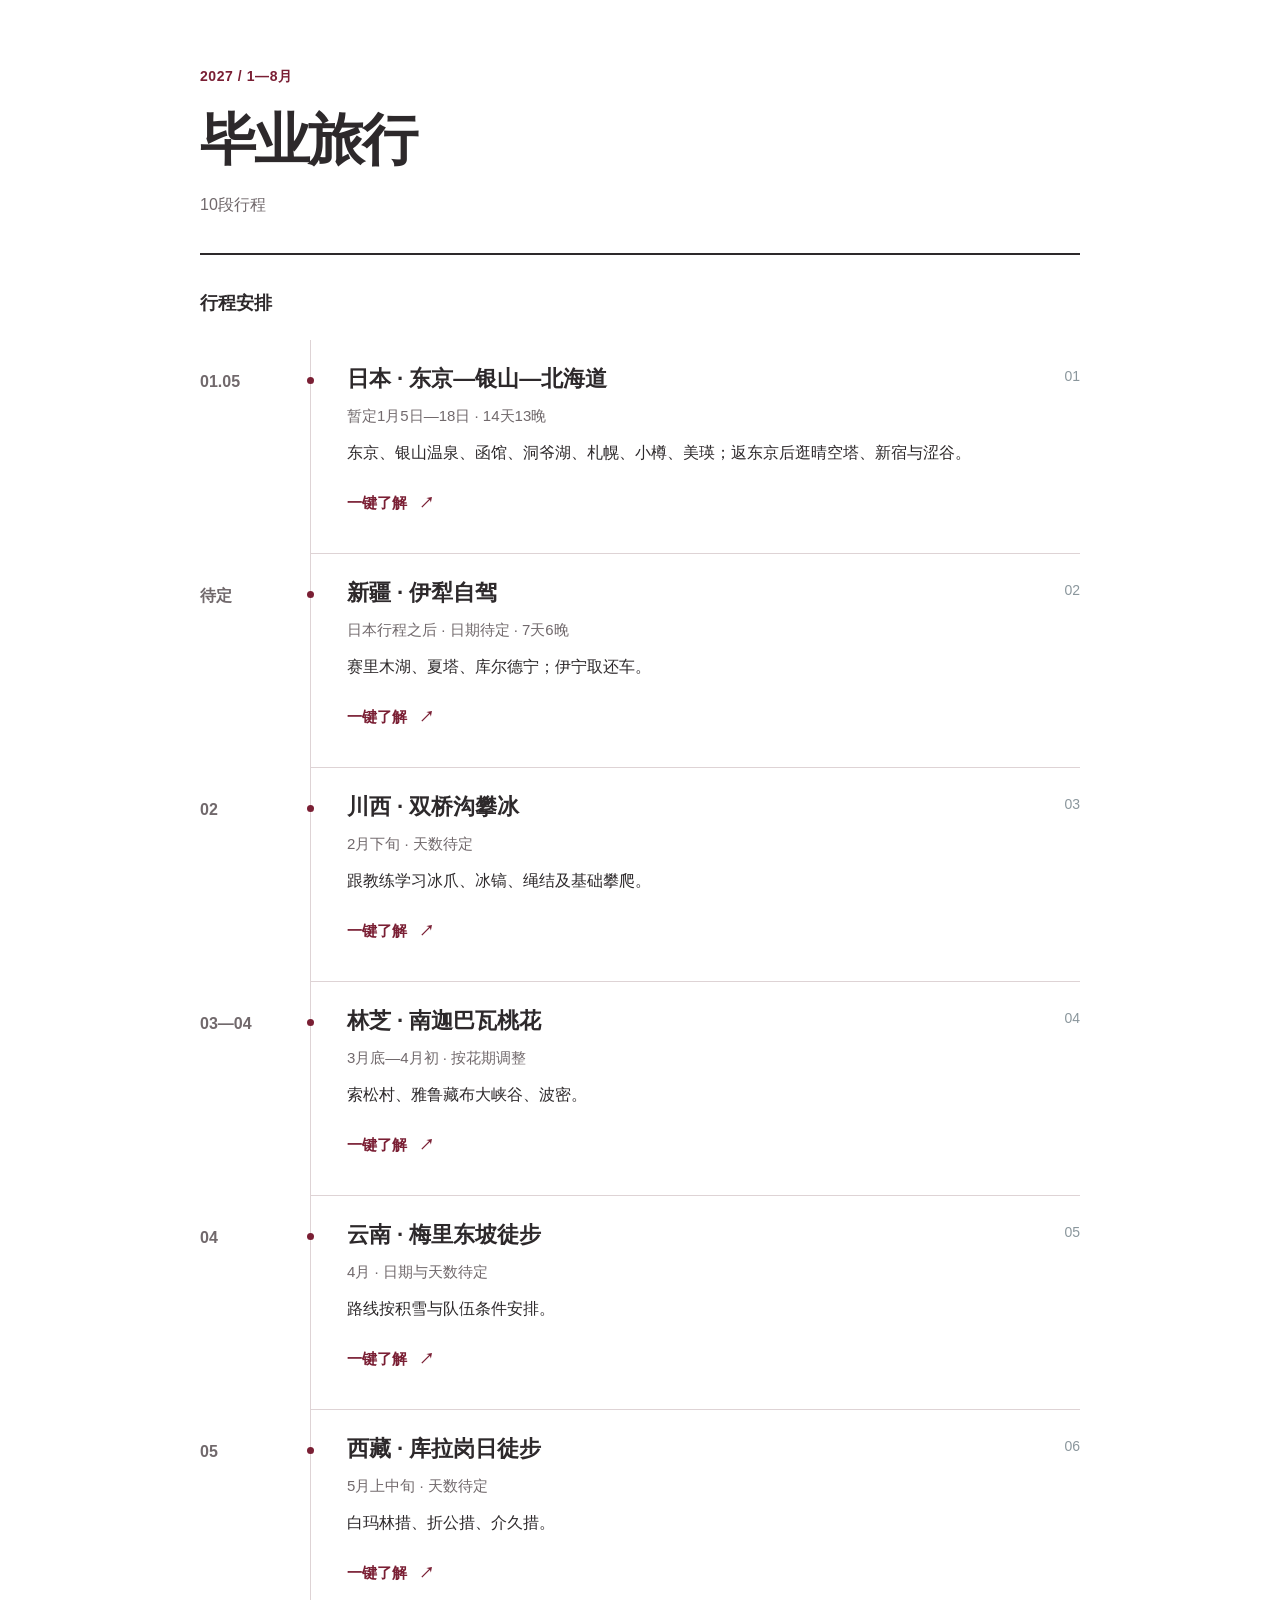
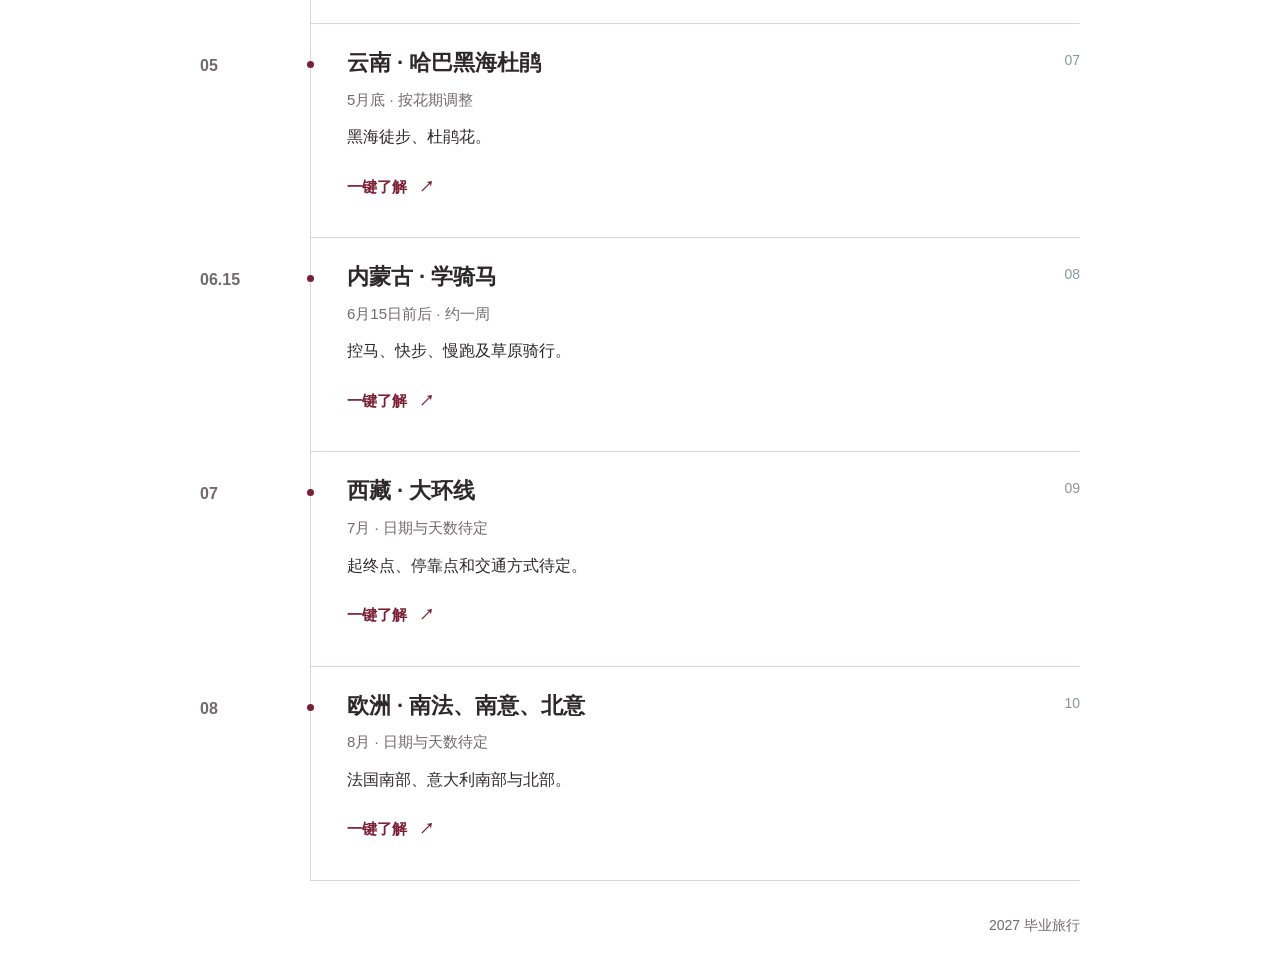
==== commit 1d40423c: "Plan Tokyo shopping after Hokkaido return" ====
--- a/index.html
+++ b/index.html
@@ -1 +1 @@
-<!doctype html><html lang="zh-CN"><head><meta charset="utf-8"><meta name="viewport" content="width=device-width,initial-scale=1,viewport-fit=cover"><meta name="theme-color" content="#fffdf8"><meta name="description" content="2027年1月至8月毕业旅行安排。日本、新疆及其他旅行的时间和路线。"><title>全部行程｜2027毕业旅行</title><link rel="icon" type="image/svg+xml" href="data:image/svg+xml,%3Csvg xmlns='http://www.w3.org/2000/svg' viewBox='0 0 64 64'%3E%3Crect width='64' height='64' rx='14' fill='%237a1f34'/%3E%3Cpath d='M10 46 26 20l9 15 7-10 12 21z' fill='%23fffdf8'/%3E%3C/svg%3E"><link rel="stylesheet" href="./style.css?v=20260924-japan-first"></head><body><main class="home-main" id="top"><header class="home-heading"><p class="year-label">2027 / 1—8月</p><h1>毕业旅行</h1><p class="home-count">10段行程</p></header><section id="route" aria-labelledby="route-title"><h2 id="route-title" class="section-title">行程安排</h2><div class="timeline"><article class="trip-card"><div class="trip-date">01.05</div><div class="trip-body"><span class="trip-index">01</span><h3>日本 · 东京—银山—北海道</h3><p class="duration">暂定1月5日—18日 · 14天13晚</p><p class="trip-description">东京、银山温泉、函馆、洞爷湖、札幌、小樽、美瑛；1月17日东京机动。</p><a class="detail-btn" href="./japan.html" target="_blank" rel="noopener" aria-label="一键了解：日本 · 东京—银山—北海道（新页面）">一键了解 <span aria-hidden="true">↗</span></a></div></article><article class="trip-card"><div class="trip-date">待定</div><div class="trip-body"><span class="trip-index">02</span><h3>新疆 · 伊犁自驾</h3><p class="duration">日本行程之后 · 日期待定 · 7天6晚</p><p class="trip-description">赛里木湖、夏塔、库尔德宁；伊宁取还车。</p><a class="detail-btn" href="./xinjiang.html" target="_blank" rel="noopener" aria-label="一键了解：新疆 · 伊犁自驾（新页面）">一键了解 <span aria-hidden="true">↗</span></a></div></article><article class="trip-card"><div class="trip-date">02</div><div class="trip-body"><span class="trip-index">03</span><h3>川西 · 双桥沟攀冰</h3><p class="duration">2月下旬 · 天数待定</p><p class="trip-description">跟教练学习冰爪、冰镐、绳结及基础攀爬。</p><a class="detail-btn" href="./trip-03.html" target="_blank" rel="noopener" aria-label="一键了解：川西 · 双桥沟攀冰（新页面）">一键了解 <span aria-hidden="true">↗</span></a></div></article><article class="trip-card"><div class="trip-date">03—04</div><div class="trip-body"><span class="trip-index">04</span><h3>林芝 · 南迦巴瓦桃花</h3><p class="duration">3月底—4月初 · 按花期调整</p><p class="trip-description">索松村、雅鲁藏布大峡谷、波密。</p><a class="detail-btn" href="./trip-04.html" target="_blank" rel="noopener" aria-label="一键了解：林芝 · 南迦巴瓦桃花（新页面）">一键了解 <span aria-hidden="true">↗</span></a></div></article><article class="trip-card"><div class="trip-date">04</div><div class="trip-body"><span class="trip-index">05</span><h3>云南 · 梅里东坡徒步</h3><p class="duration">4月 · 日期与天数待定</p><p class="trip-description">路线按积雪与队伍条件安排。</p><a class="detail-btn" href="./trip-05.html" target="_blank" rel="noopener" aria-label="一键了解：云南 · 梅里东坡徒步（新页面）">一键了解 <span aria-hidden="true">↗</span></a></div></article><article class="trip-card"><div class="trip-date">05</div><div class="trip-body"><span class="trip-index">06</span><h3>西藏 · 库拉岗日徒步</h3><p class="duration">5月上中旬 · 天数待定</p><p class="trip-description">白玛林措、折公措、介久措。</p><a class="detail-btn" href="./trip-06.html" target="_blank" rel="noopener" aria-label="一键了解：西藏 · 库拉岗日徒步（新页面）">一键了解 <span aria-hidden="true">↗</span></a></div></article><article class="trip-card"><div class="trip-date">05</div><div class="trip-body"><span class="trip-index">07</span><h3>云南 · 哈巴黑海杜鹃</h3><p class="duration">5月底 · 按花期调整</p><p class="trip-description">黑海徒步、杜鹃花。</p><a class="detail-btn" href="./trip-07.html" target="_blank" rel="noopener" aria-label="一键了解：云南 · 哈巴黑海杜鹃（新页面）">一键了解 <span aria-hidden="true">↗</span></a></div></article><article class="trip-card"><div class="trip-date">06.15</div><div class="trip-body"><span class="trip-index">08</span><h3>内蒙古 · 学骑马</h3><p class="duration">6月15日前后 · 约一周</p><p class="trip-description">控马、快步、慢跑及草原骑行。</p><a class="detail-btn" href="./trip-08.html" target="_blank" rel="noopener" aria-label="一键了解：内蒙古 · 学骑马（新页面）">一键了解 <span aria-hidden="true">↗</span></a></div></article><article class="trip-card"><div class="trip-date">07</div><div class="trip-body"><span class="trip-index">09</span><h3>西藏 · 大环线</h3><p class="duration">7月 · 日期与天数待定</p><p class="trip-description">起终点、停靠点和交通方式待定。</p><a class="detail-btn" href="./trip-09.html" target="_blank" rel="noopener" aria-label="一键了解：西藏 · 大环线（新页面）">一键了解 <span aria-hidden="true">↗</span></a></div></article><article class="trip-card"><div class="trip-date">08</div><div class="trip-body"><span class="trip-index">10</span><h3>欧洲 · 南法、南意、北意</h3><p class="duration">8月 · 日期与天数待定</p><p class="trip-description">法国南部、意大利南部与北部。</p><a class="detail-btn" href="./trip-10.html" target="_blank" rel="noopener" aria-label="一键了解：欧洲 · 南法、南意、北意（新页面）">一键了解 <span aria-hidden="true">↗</span></a></div></article></div></section><footer class="home-footer">2027 毕业旅行</footer></main></body></html>+<!doctype html><html lang="zh-CN"><head><meta charset="utf-8"><meta name="viewport" content="width=device-width,initial-scale=1,viewport-fit=cover"><meta name="theme-color" content="#fffdf8"><meta name="description" content="2027年1月至8月毕业旅行安排。日本、新疆及其他旅行的时间和路线。"><title>全部行程｜2027毕业旅行</title><link rel="icon" type="image/svg+xml" href="data:image/svg+xml,%3Csvg xmlns='http://www.w3.org/2000/svg' viewBox='0 0 64 64'%3E%3Crect width='64' height='64' rx='14' fill='%237a1f34'/%3E%3Cpath d='M10 46 26 20l9 15 7-10 12 21z' fill='%23fffdf8'/%3E%3C/svg%3E"><link rel="stylesheet" href="./style.css?v=20260924-japan-first"></head><body><main class="home-main" id="top"><header class="home-heading"><p class="year-label">2027 / 1—8月</p><h1>毕业旅行</h1><p class="home-count">10段行程</p></header><section id="route" aria-labelledby="route-title"><h2 id="route-title" class="section-title">行程安排</h2><div class="timeline"><article class="trip-card"><div class="trip-date">01.05</div><div class="trip-body"><span class="trip-index">01</span><h3>日本 · 东京—银山—北海道</h3><p class="duration">暂定1月5日—18日 · 14天13晚</p><p class="trip-description">东京、银山温泉、函馆、洞爷湖、札幌、小樽、美瑛；返东京后逛晴空塔、新宿与涩谷。</p><a class="detail-btn" href="./japan.html" target="_blank" rel="noopener" aria-label="一键了解：日本 · 东京—银山—北海道（新页面）">一键了解 <span aria-hidden="true">↗</span></a></div></article><article class="trip-card"><div class="trip-date">待定</div><div class="trip-body"><span class="trip-index">02</span><h3>新疆 · 伊犁自驾</h3><p class="duration">日本行程之后 · 日期待定 · 7天6晚</p><p class="trip-description">赛里木湖、夏塔、库尔德宁；伊宁取还车。</p><a class="detail-btn" href="./xinjiang.html" target="_blank" rel="noopener" aria-label="一键了解：新疆 · 伊犁自驾（新页面）">一键了解 <span aria-hidden="true">↗</span></a></div></article><article class="trip-card"><div class="trip-date">02</div><div class="trip-body"><span class="trip-index">03</span><h3>川西 · 双桥沟攀冰</h3><p class="duration">2月下旬 · 天数待定</p><p class="trip-description">跟教练学习冰爪、冰镐、绳结及基础攀爬。</p><a class="detail-btn" href="./trip-03.html" target="_blank" rel="noopener" aria-label="一键了解：川西 · 双桥沟攀冰（新页面）">一键了解 <span aria-hidden="true">↗</span></a></div></article><article class="trip-card"><div class="trip-date">03—04</div><div class="trip-body"><span class="trip-index">04</span><h3>林芝 · 南迦巴瓦桃花</h3><p class="duration">3月底—4月初 · 按花期调整</p><p class="trip-description">索松村、雅鲁藏布大峡谷、波密。</p><a class="detail-btn" href="./trip-04.html" target="_blank" rel="noopener" aria-label="一键了解：林芝 · 南迦巴瓦桃花（新页面）">一键了解 <span aria-hidden="true">↗</span></a></div></article><article class="trip-card"><div class="trip-date">04</div><div class="trip-body"><span class="trip-index">05</span><h3>云南 · 梅里东坡徒步</h3><p class="duration">4月 · 日期与天数待定</p><p class="trip-description">路线按积雪与队伍条件安排。</p><a class="detail-btn" href="./trip-05.html" target="_blank" rel="noopener" aria-label="一键了解：云南 · 梅里东坡徒步（新页面）">一键了解 <span aria-hidden="true">↗</span></a></div></article><article class="trip-card"><div class="trip-date">05</div><div class="trip-body"><span class="trip-index">06</span><h3>西藏 · 库拉岗日徒步</h3><p class="duration">5月上中旬 · 天数待定</p><p class="trip-description">白玛林措、折公措、介久措。</p><a class="detail-btn" href="./trip-06.html" target="_blank" rel="noopener" aria-label="一键了解：西藏 · 库拉岗日徒步（新页面）">一键了解 <span aria-hidden="true">↗</span></a></div></article><article class="trip-card"><div class="trip-date">05</div><div class="trip-body"><span class="trip-index">07</span><h3>云南 · 哈巴黑海杜鹃</h3><p class="duration">5月底 · 按花期调整</p><p class="trip-description">黑海徒步、杜鹃花。</p><a class="detail-btn" href="./trip-07.html" target="_blank" rel="noopener" aria-label="一键了解：云南 · 哈巴黑海杜鹃（新页面）">一键了解 <span aria-hidden="true">↗</span></a></div></article><article class="trip-card"><div class="trip-date">06.15</div><div class="trip-body"><span class="trip-index">08</span><h3>内蒙古 · 学骑马</h3><p class="duration">6月15日前后 · 约一周</p><p class="trip-description">控马、快步、慢跑及草原骑行。</p><a class="detail-btn" href="./trip-08.html" target="_blank" rel="noopener" aria-label="一键了解：内蒙古 · 学骑马（新页面）">一键了解 <span aria-hidden="true">↗</span></a></div></article><article class="trip-card"><div class="trip-date">07</div><div class="trip-body"><span class="trip-index">09</span><h3>西藏 · 大环线</h3><p class="duration">7月 · 日期与天数待定</p><p class="trip-description">起终点、停靠点和交通方式待定。</p><a class="detail-btn" href="./trip-09.html" target="_blank" rel="noopener" aria-label="一键了解：西藏 · 大环线（新页面）">一键了解 <span aria-hidden="true">↗</span></a></div></article><article class="trip-card"><div class="trip-date">08</div><div class="trip-body"><span class="trip-index">10</span><h3>欧洲 · 南法、南意、北意</h3><p class="duration">8月 · 日期与天数待定</p><p class="trip-description">法国南部、意大利南部与北部。</p><a class="detail-btn" href="./trip-10.html" target="_blank" rel="noopener" aria-label="一键了解：欧洲 · 南法、南意、北意（新页面）">一键了解 <span aria-hidden="true">↗</span></a></div></article></div></section><footer class="home-footer">2027 毕业旅行</footer></main></body></html>
